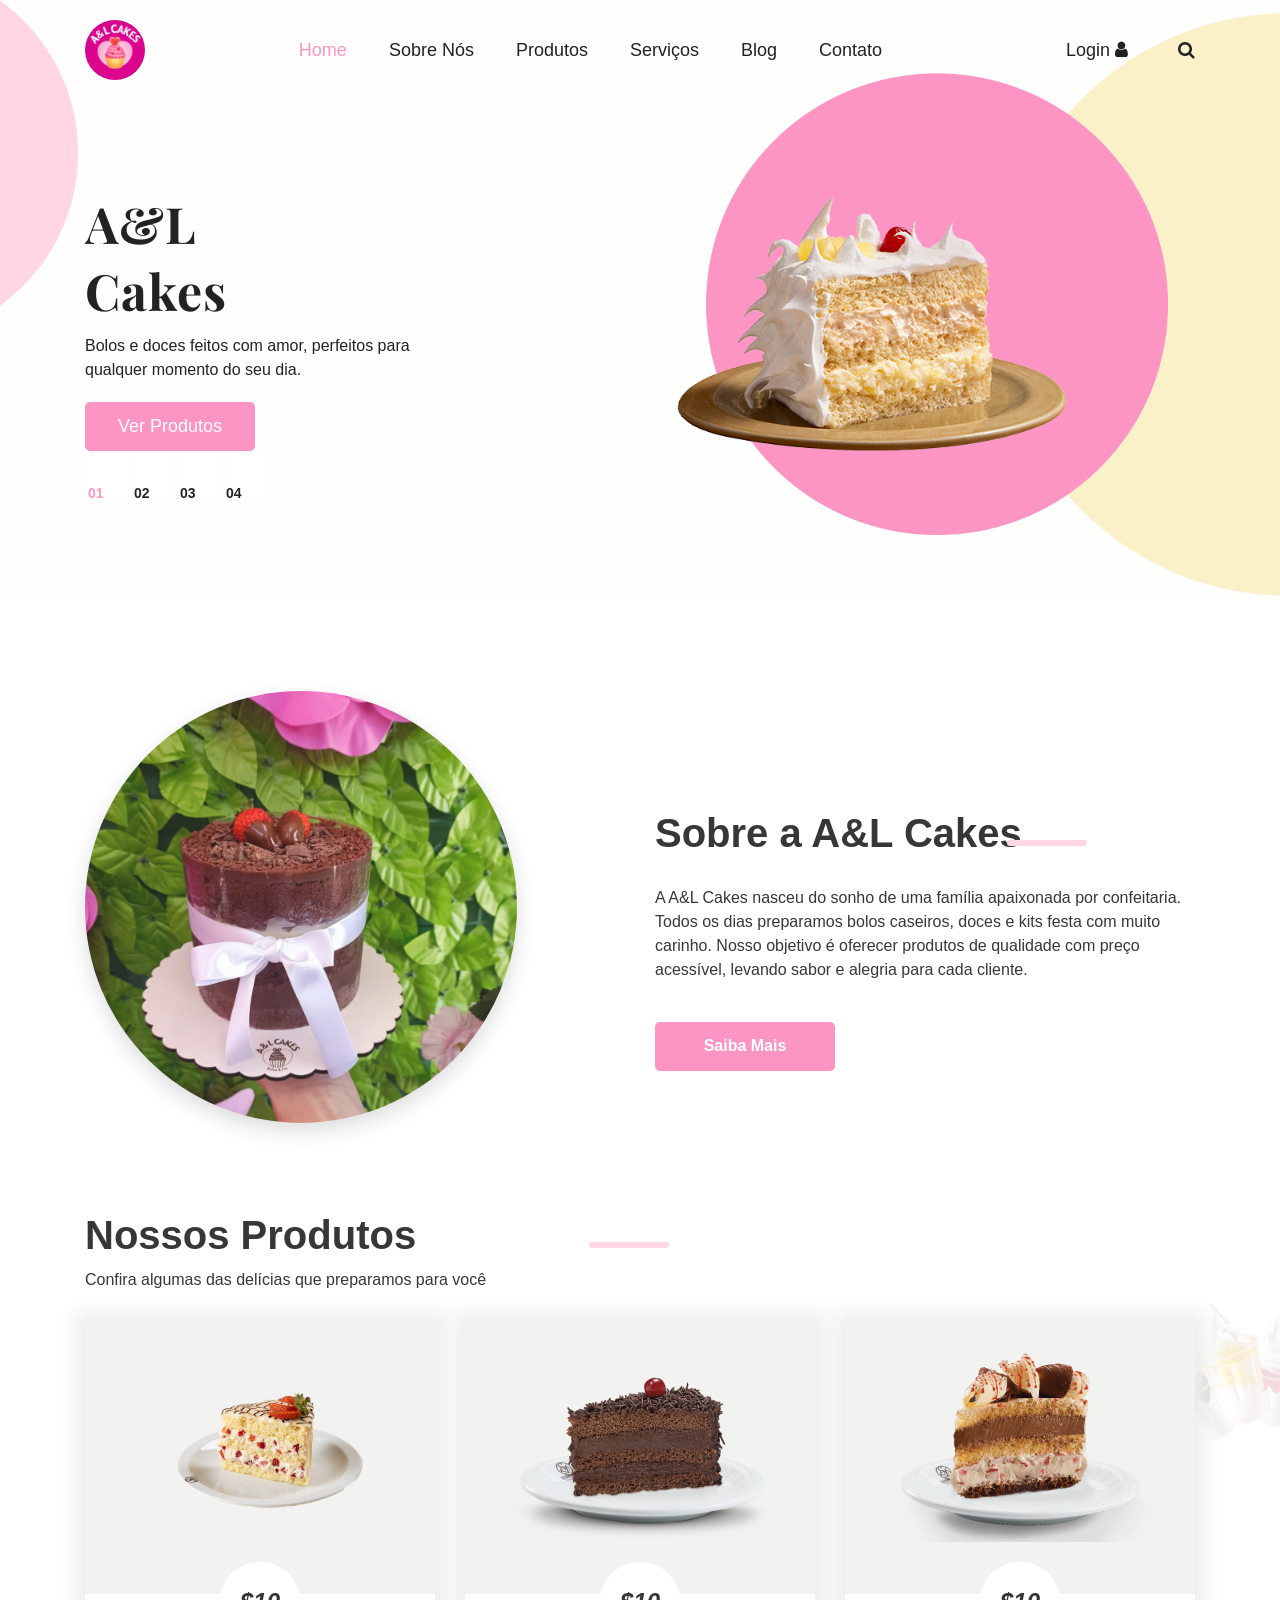
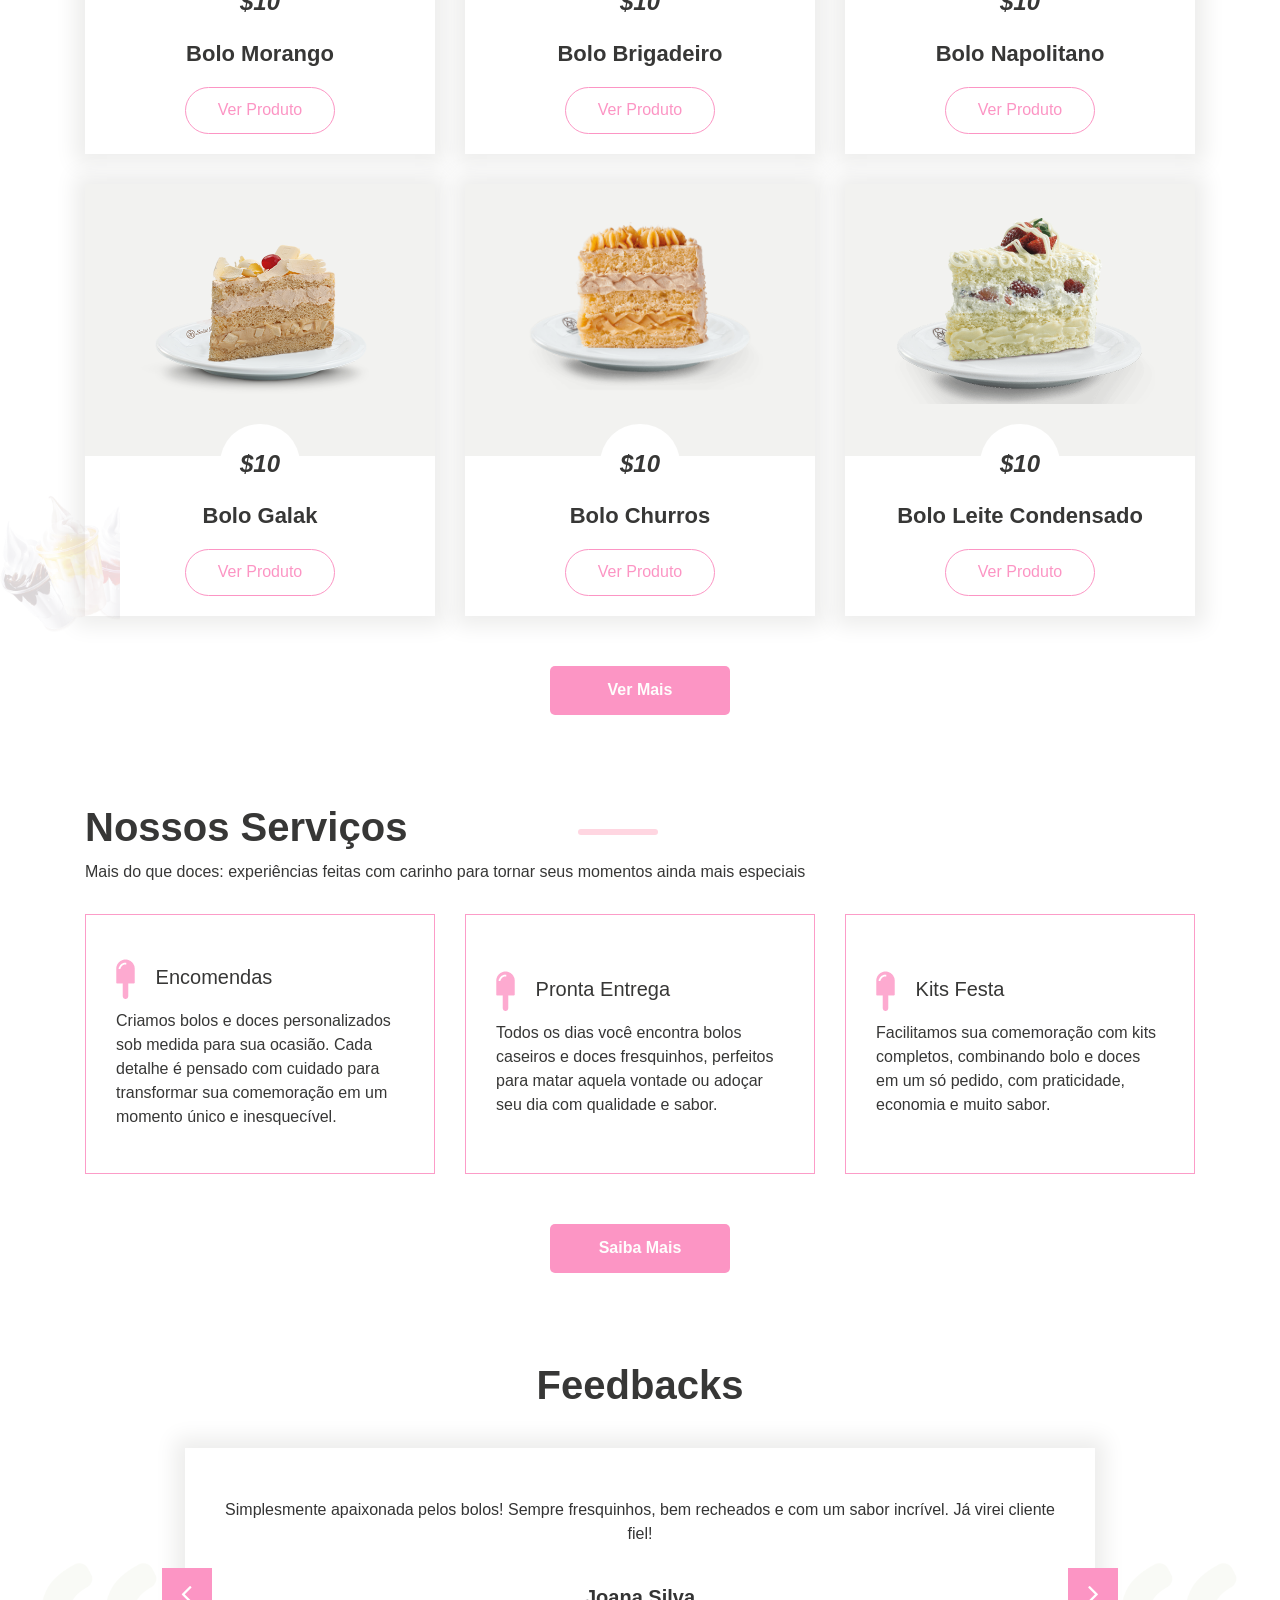
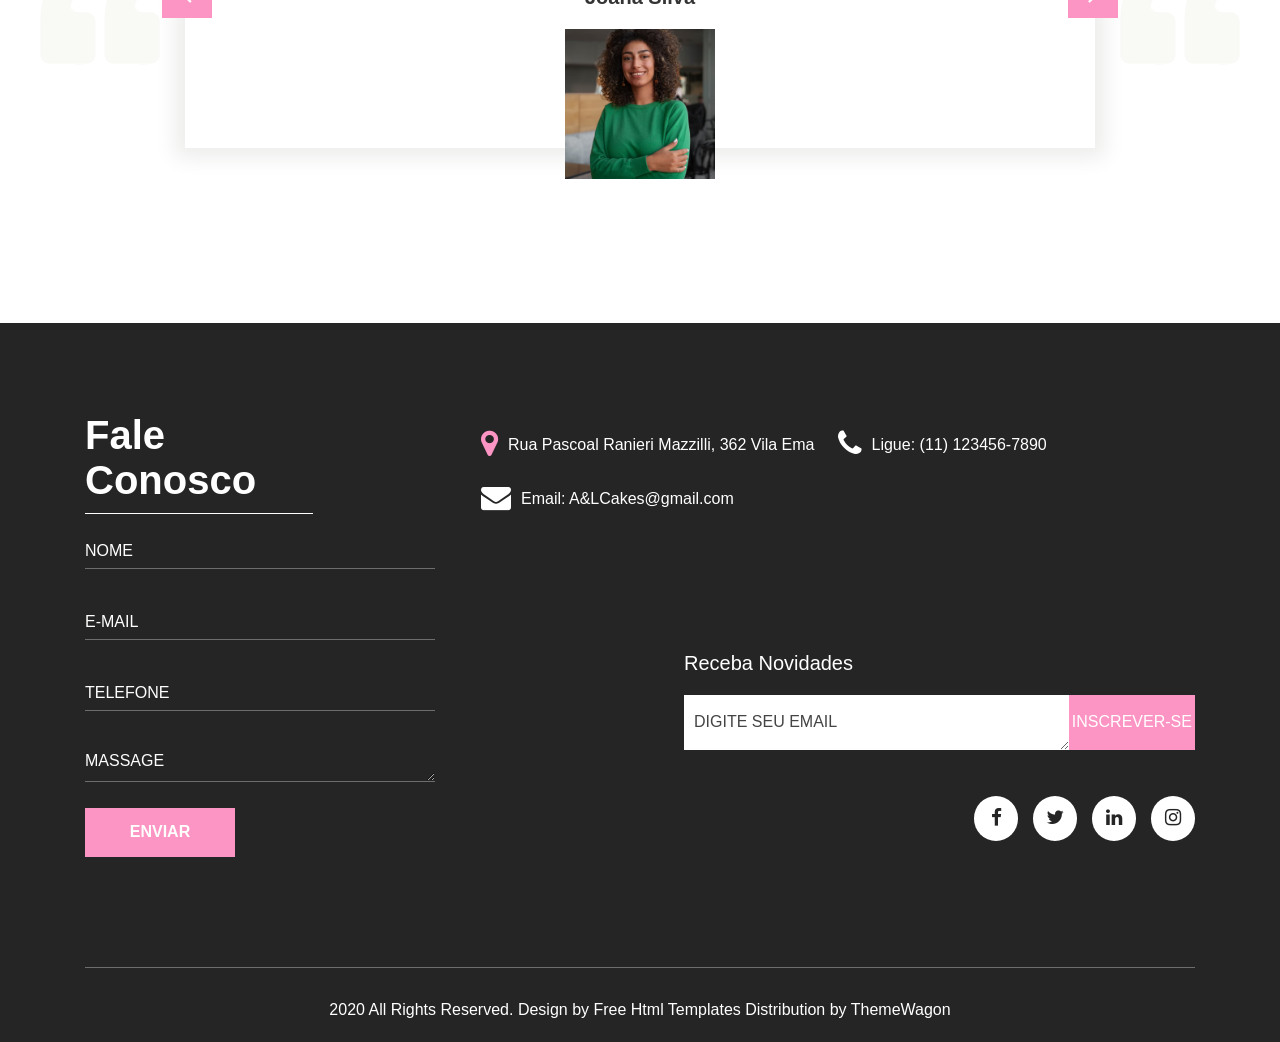
==== index.html @ 130aadb1 "att" ====
<!DOCTYPE html>
<html>
   <head>
      <!-- basic -->
      <meta charset="utf-8">
      <meta http-equiv="X-UA-Compatible" content="IE=edge">
      <meta name="viewport" content="width=device-width, initial-scale=1">
      <!-- mobile metas -->
      <meta name="viewport" content="width=device-width, initial-scale=1">
      <meta name="viewport" content="initial-scale=1, maximum-scale=1">
      <!-- site metas -->
      <title>A&L Cakes</title>
      <meta name="keywords" content="">
      <meta name="description" content="">
      <meta name="author" content="">
      <!-- bootstrap css -->
      <link rel="stylesheet" type="text/css" href="css/bootstrap.min.css">
      <link rel="stylesheet" href="">
      <!-- style css -->
      <link rel="stylesheet" type="text/css" href="css/style.css">
      <!-- Responsive-->
      <link rel="stylesheet" href="css/responsive.css">
      <!-- fevicon -->
      <link rel="icon" href="images/fevicon.png" type="image/gif" />
      <!-- font css -->
      <link href="https://fonts.googleapis.com/css?family=Roboto:400,500,700&display=swap" rel="stylesheet">
      <!-- Scrollbar Custom CSS -->
      <link rel="stylesheet" href="css/jquery.mCustomScrollbar.min.css">
      <!-- Tweaks for older IEs-->
      <link rel="stylesheet" href="https://netdna.bootstrapcdn.com/font-awesome/4.0.3/css/font-awesome.css">

      <link href="https://fonts.googleapis.com/css2?family=Playfair+Display:wght@500;700&family=Great+Vibes&display=swap" rel="stylesheet">
   </head>
   <body>
      <div class="header_section">
         <div class="container">
            <nav class="navbar navbar-expand-lg navbar-light bg-light">
               <a class="navbar-brand"href="index.html"><img src="images/logo.png" style="width: 60px; height: 60px; border-radius: 50%; object-fit: cover;"></a>
               <button class="navbar-toggler" type="button" data-toggle="collapse" data-target="#navbarSupportedContent" aria-controls="navbarSupportedContent" aria-expanded="false" aria-label="Toggle navigation">
               <span class="navbar-toggler-icon"></span>
               </button>
               <div class="collapse navbar-collapse" id="navbarSupportedContent">
                  <ul class="navbar-nav ml-auto">
                     <li class="nav-item active">
                        <a class="nav-link" href="index.html">Home</a>
                     </li>
                     <li class="nav-item">
                        <a class="nav-link" href="about.html">Sobre Nós</a>
                     </li>
                     <li class="nav-item">
                        <a class="nav-link" href="icecream.html">Produtos</a>
                     </li>
                     <li class="nav-item">
                        <a class="nav-link" href="services.html">Serviços</a>
                     </li>
                     <li class="nav-item">
                        <a class="nav-link" href="blog.html">Blog</a>
                     </li>
                     <li class="nav-item">
                        <a class="nav-link" href="contact.html">Contato</a>
                     </li>
                  </ul>
                  <form class="form-inline my-2 my-lg-0">
                     <div class="login_bt"><a href="#">Login <span style="color: #222222;"><i class="fa fa-user" aria-hidden="true"></i></span></a></div>
                     <div class="fa fa-search form-control-feedback"></div>
                  </form>
               </div>
            </nav>
         </div>
         <!-- banner section start --> 
       <div class="banner_section layout_padding">
   <div class="container">
      <div id="carouselExampleIndicators" class="carousel slide" data-ride="carousel">
         <ol class="carousel-indicators">
            <li data-target="#carouselExampleIndicators" data-slide-to="0" class="active">01</li>
            <li data-target="#carouselExampleIndicators" data-slide-to="1">02</li>
            <li data-target="#carouselExampleIndicators" data-slide-to="2">03</li>
            <li data-target="#carouselExampleIndicators" data-slide-to="3">04</li>
         </ol>
         <div class="carousel-inner">

            <!-- SLIDE 1 -->
            <div class="carousel-item active">
               <div class="row">
                  <div class="col-sm-6">
                     <h1 class="banner_taital" style="font-family: 'Playfair Display', serif !important; font-size: 50px; letter-spacing: 1px;">
                        A&L Cakes
                     </h1>
                     <p class="banner_text">Bolos e doces feitos com amor, perfeitos para qualquer momento do seu dia.</p>
                     <div class="started_text"><a href="#">Ver Produtos</a></div>
                  </div>
                  <div class="col-sm-6">
                     <div class="banner_img"><img src="images/Bolo-Abacaxi.png" style="max-width: 80%; height: auto;"></div>
                  </div>
               </div>
            </div>

            <!-- SLIDE 2 -->
            <div class="carousel-item">
               <div class="row">
                  <div class="col-sm-6">
                     <h1 class="banner_taital" style="font-family: 'Playfair Display', serif !important; font-size: 50px; letter-spacing: 1px;">
                        Kits Festa
                     </h1>
                     <p class="banner_text">Kits festa, bolos personalizados e doces especiais para tornar seu momento inesquecível.</p>
                     <div class="started_text"><a href="#">Fazer Encomenda</a></div>
                  </div>
                  <div class="col-sm-6">
                     <div class="banner_img"><img src="images/Bolo-Abacaxi.png" style="max-width: 80%; height: auto;"></div>
                  </div>
               </div>
            </div>

            <!-- SLIDE 3 -->
            <div class="carousel-item">
               <div class="row">
                  <div class="col-sm-6">
                     <h1 class="banner_taital" style="font-family: 'Playfair Display', serif !important; font-size: 50px; letter-spacing: 1px;">
                        Feitos Hoje
                     </h1>
                     <p class="banner_text">Produção diária com ingredientes de qualidade e aquele sabor caseiro que você ama.</p>
                     <div class="started_text"><a href="#">Ver Cardápio</a></div>
                  </div>
                  <div class="col-sm-6">
                     <div class="banner_img"><img src="images/Bolo-Abacaxi.png" style="max-width: 80%; height: auto;"></div>
                  </div>
               </div>
            </div>

            <!-- SLIDE 4 -->
            <div class="carousel-item">
               <div class="row">
                  <div class="col-sm-6">
                     <h1 class="banner_taital" style="font-family: 'Playfair Display', serif !important; font-size: 50px; letter-spacing: 1px;">
                        Preço Justo
                     </h1>
                     <p class="banner_text">Doces deliciosos com preço acessível para adoçar todos os seus momentos.</p>
                     <div class="started_text"><a href="#">Entrar em Contato</a></div>
                  </div>
                  <div class="col-sm-6">
                     <div class="banner_img"><img src="images/Bolo-Abacaxi.png" style="max-width: 80%; height: auto;"></div>
                  </div>
               </div>
            </div>

         </div>
      </div>
   </div>
</div>
         <!-- banner section end -->
      </div>
      <!-- header section end -->
      <!-- about sectuion start -->
      <div class="about_section layout_padding">
         <div class="container">
            <div class="row">
               <div class="col-md-6">
<div class="about_img">
   <img src="images/Bolo_Festa.jpg" style="border-radius: 100%; width: 80%; height: auto; box-shadow: 0 8px 20px rgba(0,0,0,0.15); opacity: 0.90;">
</div>               </div>
               <div class="col-md-6">
                  <h1 class="about_taital">Sobre a A&L Cakes</h1>
                  <p class="about_text">A A&L Cakes nasceu do sonho de uma família apaixonada por confeitaria. Todos os dias preparamos bolos caseiros, doces e kits festa com muito carinho. Nosso objetivo é oferecer produtos de qualidade com preço acessível, levando sabor e alegria para cada cliente.</p>
                  <div class="read_bt_1"><a href="#">Saiba Mais</a></div>
               </div>
            </div>
         </div>
      </div>
      <!-- about sectuion end -->
      <!-- cream sectuion start -->
      <div class="cream_section layout_padding">
         <div class="container">
            <div class="row">
               <div class="col-md-12">
                  <h1 class="cream_taital">Nossos Produtos</h1>
                  <p class="cream_text">Confira algumas das delícias que preparamos para você</p>
               </div>
            </div>
            <div class="cream_section_2">
               <div class="row">
                  <div class="col-md-4">
                     <div class="cream_box">
                        <div class="cream_img"><img src="images/Bolo-Morango.png" style="height: 200px;"></div>
                        <div class="price_text">$10</div>
                        <h6 class="strawberry_text">Bolo Morango</h6>
                        <div class="cart_bt"><a href="#">Ver Produto</a></div>
                     </div>
                  </div>
                  <div class="col-md-4">
                     <div class="cream_box">
                        <div class="cream_img"><img src="images/Bolo-Brigadeiro.png" style="height: 200px;"></div>
                        <div class="price_text">$10</div>
                        <h6 class="strawberry_text">Bolo Brigadeiro</h6>
                        <div class="cart_bt"><a href="#">Ver Produto</a></div>
                     </div>
                  </div>
                  <div class="col-md-4">
                     <div class="cream_box">
                        <div class="cream_img"><img src="images/Bolo-Napolitano.png" style="height: 200px;"></div>
                        <div class="price_text">$10</div>
                        <h6 class="strawberry_text">Bolo Napolitano</h6>
                        <div class="cart_bt"><a href="#">Ver Produto</a></div>
                     </div>
                  </div>
               </div>
            </div>
            <div class="cream_section_2">
               <div class="row">
                  <div class="col-md-4">
                     <div class="cream_box">
                        <div class="cream_img"><img src="images/Bolo_galak.png" style="height: 200px;"></div>
                        <div class="price_text">$10</div>
                        <h6 class="strawberry_text">Bolo Galak</h6>
                        <div class="cart_bt"><a href="#">Ver Produto</a></div>
                     </div>
                  </div>
                  <div class="col-md-4">
                     <div class="cream_box">
                        <div class="cream_img"><img src="images/Bolo_de_churros.png" style="height: 200px;"></div>
                        <div class="price_text">$10</div>
                        <h6 class="strawberry_text">Bolo Churros</h6>
                        <div class="cart_bt"><a href="#">Ver Produto</a></div>
                     </div>
                  </div>
                  <div class="col-md-4">
                     <div class="cream_box">
                        <div class="cream_img"><img src="images/Bolo-morango-com-leite-condensado.png" style="height: 200px;"></div>
                        <div class="price_text">$10</div>
                        <h6 class="strawberry_text">Bolo Leite Condensado</h6>
                        <div class="cart_bt"><a href="#">Ver Produto</a></div>
                     </div>
                  </div>
               </div>
            </div>
            <div class="seemore_bt"><a href="#">Ver Mais</a></div>
         </div>
      </div>
      <!-- cream sectuion end -->
      <!-- services section start -->
      <div class="services_section layout_padding">
   <div class="container">
      <div class="row">
         <div class="col-md-12">
            <h1 class="services_taital">Nossos Serviços</h1>
            <p class="services_text">Mais do que doces: experiências feitas com carinho para tornar seus momentos ainda mais especiais</p>
         </div>
      </div>
      <div class="services_section_2">
         <div class="row">

            <!-- CARD 1 -->
            <div class="col-md-4">
               <div class="services_box">
                  <h5 class="tasty_text">
                     <span class="icon_img"><img src="images/icon-1.png"></span>
                     Encomendas
                  </h5>
                  <p class="lorem_text">
                     Criamos bolos e doces personalizados sob medida para sua ocasião. 
                     Cada detalhe é pensado com cuidado para transformar sua comemoração em um momento único e inesquecível.
                  </p>
               </div>
            </div>

            <!-- CARD 2 -->
            <div class="col-md-4">
               <div class="services_box">
                  <h5 class="tasty_text">
                     <span class="icon_img"><img src="images/icon-1.png"></span>
                     Pronta Entrega
                  </h5>
                  <p class="lorem_text">
                     Todos os dias você encontra bolos caseiros e doces fresquinhos, 
                     perfeitos para matar aquela vontade ou adoçar seu dia com qualidade e sabor.
                  </p>
               </div>
            </div>

            <!-- CARD 3 -->
            <div class="col-md-4">
               <div class="services_box">
                  <h5 class="tasty_text">
                     <span class="icon_img"><img src="images/icon-1.png"></span>
                     Kits Festa
                  </h5>
                  <p class="lorem_text">
                     Facilitamos sua comemoração com kits completos, combinando bolo e doces em um só pedido, 
                     com praticidade, economia e muito sabor.
                  </p>
               </div>
            </div>

         </div>
      </div>
      <div class="seemore_bt"><a href="#">Saiba Mais</a></div>
   </div>
</div>
      <!-- services section end -->
      <!-- testimonial section start -->
 <div class="testimonial_section layout_padding">
   <div class="container">
      <div class="row">
         <div class="col-md-12">
            <h1 class="testimonial_taital">Feedbacks</h1>
         </div>
      </div>
      <div class="testimonial_section_2">
         <div class="row">
            <div class="col-md-12">
               <div class="testimonial_box">
                  <div id="main_slider" class="carousel slide" data-ride="carousel">
                     <div class="carousel-inner">

                        <!-- CLIENTE 1 -->
                        <div class="carousel-item active">
                           <p class="testimonial_text">
                              Simplesmente apaixonada pelos bolos! Sempre fresquinhos, bem recheados e com um sabor incrível. 
                              Já virei cliente fiel!
                           </p>
                           <h4 class="client_name">Joana Silva</h4>
                           <div class="client_img">
                              <img src="images/client-2" style="width: 150px; height: 150px; object-fit: cover; ">
                           </div>
                        </div>

                        <!-- CLIENTE 2 -->
                        <div class="carousel-item">
                           <p class="testimonial_text">
                              Pedi um kit festa e veio tudo perfeito! Além de lindo, estava delicioso. 
                              Atendimento excelente e entrega rápida.
                           </p>
                           <h4 class="client_name">Fernanda Souza</h4>
                           <div class="client_img">
                              <img src="images/client-img.png" style="width: 150px; height: 150px; object-fit: cover; ">
                           </div>
                        </div>

                        <!-- CLIENTE 3 -->
                        <div class="carousel-item">
                           <p class="testimonial_text">
                              Melhor confeitaria da região! Preço justo, qualidade impecável e tudo feito com muito capricho. 
                              Recomendo de olhos fechados.
                           </p>
                           <h4 class="client_name">Juliano Martins</h4>
                           <div class="client_img">
                              <img src="images/client-3.png" style="width: 150px; height: 150px; object-fit: cover; ">
                           </div>
                        </div>

                     </div>

                     <a class="carousel-control-prev" href="#main_slider" role="button" data-slide="prev">
                        <i class="fa fa-angle-left"></i>
                     </a>
                     <a class="carousel-control-next" href="#main_slider" role="button" data-slide="next">
                        <i class="fa fa-angle-right"></i>
                     </a>

                  </div>
               </div>
            </div>
         </div>
      </div>
   </div>
</div>
      <!-- testimonial section end -->
      <!-- contact section start -->
      <div class="contact_section layout_padding">
         <div class="container">
            <div class="row">
               <div class="col-md-4">
                  <div class="contact_main">
                     <h1 class="contact_taital">Fale Conosco</h1>
                     <form action="/action_page.php">
                        <div class="form-group">
                           <input type="text" class="email-bt" placeholder="Nome" name="Name">
                        </div>
                        <div class="form-group">
                           <input type="text" class="email-bt" placeholder="E-mail" name="Name">
                        </div>
                        <div class="form-group">
                           <input type="text" class="email-bt" placeholder="Telefone" name="Email">
                        </div>
                        <div class="form-group">
                           <textarea class="massage-bt" placeholder="Massage" rows="5" id="comment" name="Mensagem"></textarea>
                        </div>
                     </form>
                     <div class="main_bt"><a href="#">Enviar</a></div>
                  </div>
               </div>
               <div class="col-md-8">
                  <div class="location_text">
                     <ul>
                        <li>
                           <a href="#">
                           <span class="padding_left_10 active"><i class="fa fa-map-marker" aria-hidden="true"></i></span>Rua Pascoal Ranieri Mazzilli, 362 Vila Ema</a>
                        </li>
                        <li>
                           <a href="#">
                           <span class="padding_left_10"><i class="fa fa-phone" aria-hidden="true"></i></span>Ligue: (11) 123456-7890
                           </a>
                        </li>
                        <li>
                           <a href="#">
                           <span class="padding_left_10"><i class="fa fa-envelope" aria-hidden="true"></i></span>Email: A&LCakes@gmail.com
                           </a>
                        </li>
                     </ul>
                  </div>
                  <div class="mail_main">
                     <h3 class="newsletter_text">Receba Novidades</h3>
                     <div class="form-group">
                        <textarea class="update_mail" placeholder="Digite seu email" rows="5" id="comment" name="Enter Your Email"></textarea>
                        <div class="subscribe_bt"><a href="#">Inscrever-se</a></div>
                     </div>
                  </div>
                  <div class="footer_social_icon">
                     <ul>
                        <li><a href="#"><i class="fa fa-facebook" aria-hidden="true"></i></a></li>
                        <li><a href="#"><i class="fa fa-twitter" aria-hidden="true"></i></a></li>
                        <li><a href="#"><i class="fa fa-linkedin" aria-hidden="true"></i></a></li>
                        <li><a href="#"><i class="fa fa-instagram" aria-hidden="true"></i></a></li>
                     </ul>
                  </div>
               </div>
            </div>
         </div>
      </div>
      <!-- contact section end -->
      <!-- copyright section start -->
      <div class="copyright_section">
         <div class="container">
            <p class="copyright_text">2020 All Rights Reserved. Design by <a href="https://html.design">Free Html Templates</a> Distribution by <a href="https://themewagon.com">ThemeWagon</a></p>
         </div>
      </div>
      <!-- copyright section end -->
      <!-- Javascript files-->
      <script src="js/jquery.min.js"></script>
      <script src="js/popper.min.js"></script>
      <script src="js/bootstrap.bundle.min.js"></script>
      <script src="js/jquery-3.0.0.min.js"></script>
      <script src="js/plugin.js"></script>
      <!-- sidebar -->
      <script src="js/jquery.mCustomScrollbar.concat.min.js"></script>
      <script src="js/custom.js"></script>
      <!-- javascript --> 
   </body>
</html>
---- css/style.css ----
/*--------------------------------------------------------------------- File Name: style.css ---------------------------------------------------------------------*/


/*--------------------------------------------------------------------- import Files ---------------------------------------------------------------------*/

@import url(animate.min.css);
@import url(normalize.css);
@import url(icomoon.css);
@import url(css/font-awesome.min.css);
@import url(meanmenu.css);
@import url(owl.carousel.min.css);
@import url(swiper.min.css);
@import url(slick.css);
@import url(jquery.fancybox.min.css);
@import url(jquery-ui.css);
@import url(nice-select.css);

/*--------------------------------------------------------------------- skeleton ---------------------------------------------------------------------*/

* {
    box-sizing: border-box !important;
    transition: ease all 0.5s;
}

html {
    scroll-behavior: smooth;
}

body {
    color: #666666;
    font-size: 14px;
    font-family: 'Poppins', sans-serif;
    line-height: 1.80857;
    font-weight: normal;
    overflow-x: hidden;
}

a {
    color: #1f1f1f;
    text-decoration: none !important;
    outline: none !important;
    -webkit-transition: all .3s ease-in-out;
    -moz-transition: all .3s ease-in-out;
    -ms-transition: all .3s ease-in-out;
    -o-transition: all .3s ease-in-out;
    transition: all .3s ease-in-out;
}

h1,
h2,
h3,
h4,
h5,
h6 {
    letter-spacing: 0;
    font-weight: normal;
    position: relative;
    padding: 0 0 10px 0;
    font-weight: normal;
    line-height: normal;
    color: #111111;
    margin: 0
}

h1 {
    font-size: 24px
}

h2 {
    font-size: 22px
}

h3 {
    font-size: 18px
}

h4 {
    font-size: 16px
}

h5 {
    font-size: 14px
}

h6 {
    font-size: 13px
}

*,
*::after,
*::before {
    -webkit-box-sizing: border-box;
    -moz-box-sizing: border-box;
    box-sizing: border-box;
}

h1 a,
h2 a,
h3 a,
h4 a,
h5 a,
h6 a {
    color: #212121;
    text-decoration: none!important;
    opacity: 1
}

button:focus {
    outline: none;
}

ul,
li,
ol {
    margin: 0px;
    padding: 0px;
    list-style: none;
}

p {
    margin: 20px;
    font-weight: 300;
    font-size: 15px;
    line-height: 24px;
}

a {
    color: #222222;
    text-decoration: none;
    outline: none !important;
}

a,
.btn {
    text-decoration: none !important;
    outline: none !important;
    -webkit-transition: all .3s ease-in-out;
    -moz-transition: all .3s ease-in-out;
    -ms-transition: all .3s ease-in-out;
    -o-transition: all .3s ease-in-out;
    transition: all .3s ease-in-out;
}

img {
    max-width: 100%;
    height: auto;
}

 :focus {
    outline: 0;
}

.paddind_bottom_0 {
    padding-bottom: 0 !important;
}

.btn-custom {
    margin-top: 20px;
    background-color: transparent !important;
    border: 2px solid #ddd;
    padding: 12px 40px;
    font-size: 16px;
}

.lead {
    font-size: 18px;
    line-height: 30px;
    color: #767676;
    margin: 0;
    padding: 0;
}

.form-control:focus {
    border-color: #ffffff !important;
    box-shadow: 0 0 0 .2rem rgba(255, 255, 255, .25);
}

.navbar-form input {
    border: none !important;
}

.badge {
    font-weight: 500;
}

blockquote {
    margin: 20px 0 20px;
    padding: 30px;
}

button {
    border: 0;
    margin: 0;
    padding: 0;
    cursor: pointer;
}

.full {
    float: left;
    width: 100%;
}

.layout_padding {
    padding-top: 100px;
    padding-bottom: 0px;
}

.padding_0 {
    padding: 0px;
}


/* header section start */

.header_section {
    width: 100%;
    float: left;
    background-image: url(../images/banner-bg.png);
    height: auto;
    background-size: 100%;
    background-repeat: no-repeat;
}

.header_bg {
    background: #ffffff;
    border-bottom: 1px solid #fc95c4;
}

.bg-light {
    background-color: transparent !important;
}

.ml-auto,
.mx-auto {
    margin: 0 auto;
}

.navbar-expand-lg .navbar-nav .nav-link {
    padding: 3px 15px;
    font-size: 18px;
    color: #222222;
    margin: 0px 6px;
}

.navbar-light .navbar-nav .active>.nav-link,
.navbar-light .navbar-nav .nav-link.active,
.navbar-light .navbar-nav .nav-link.show,
.navbar-light .navbar-nav .show>.nav-link {
    color: #fc95c4;
}

.navbar-light .navbar-nav .nav-link:focus,
.navbar-light .navbar-nav .nav-link:hover {
    color: #fc95c4;
}

.navbar-brand {
    margin: 0px;
    float: right;
}

.navbar {
    padding: 15px 0px;
}

.login_bt {}

.login_bt a {
    font-size: 18px;
    color: #222222;
    padding: 0px 50px 0px 30px;
}

.login_bt a:hover {
    color: #fc95c4;
}

.fa.fa-search.form-control-feedback {
    font-size: 18px;
    color: #222222;
}

.fa.fa-search.form-control-feedback:hover {
    font-size: 18px;
    color: #fc95c4;
}


/* header section end */


/* banner section start */

.banner_section {
    width: 100%;
    float: left;
    padding: 90px 0px 145px 0px;
}

.banner_taital {
    width: 30%;
    font-size: 60px;
    color: #222222;
    font-weight: bold;
}

.banner_text {
    width: 70%;
    font-size: 16px;
    color: #222222;
    margin: 0px;
}

.started_text {
    width: 170px;
    float: left;
    padding-top: 20px;
}

.started_text a {
    width: 100%;
    float: left;
    padding: 8px 10px;
    color: #ffffff;
    background-color: #fc95c4;
    text-align: center;
    font-size: 18px;
    border-radius: 5px;
}

.started_text a:hover {
    color: #252525;
    background-color: #faf8f9;
}

.form-group {
    margin-bottom: 0px;
}

.carousel-indicators li {
    width: 40px;
    height: 40px;
    color: #252525;
    /* width: auto; */
    /* height: auto; */
    border: none;
    text-indent: 0;
    padding-top: 25px;
    justify-content: center;
    align-items: center;
    font-weight: bold;
}

.carousel-indicators .active {
    color: #fc95c4;
}

.carousel-indicators {
    bottom: -40px;
    justify-content: left;
    margin-right: initial;
    margin-left: 0px;
}


/* banner section end */


/* about section start */

.about_section {
    width: 100%;
    float: left;
    padding: 90px 0px 0px 0px;
}

.about_taital {
    width: 80%;
    float: left;
    font-size: 40px;
    color: #373736;
    font-weight: bold;
    padding-top: 120px;
}

.about_taital::after {
    position: absolute;
    content: '';
    width: 80px;
    height: 6px;
    background-color: #ffd6e1;
    bottom: 20px;
    right: 0px;
    border-radius: 4px;
}

.about_text {
    width: 100%;
    float: left;
    font-size: 16px;
    color: #373736;
    margin-left: 0px;
}

.about_img {
    width: 100%;
    float: left;
}

.read_bt_1 {
    width: 180px;
    float: left;
    margin-top: 20px;
}

.read_bt_1 a {
    width: 100%;
    float: left;
    font-size: 16px;
    text-align: center;
    background-color: #fc95c4;
    color: #ffffff;
    padding: 10px 0px;
    border-radius: 5px;
    font-weight: bold;
}

.read_bt_1 a:hover {
    background-color: #1e1e1e;
    color: #faf8f9;
}


/* about section end */


/* cream section start */

.cream_section {
    width: 100%;
    float: left;
    padding: 90px 0px 0px 0px;
    position: relative;
}

.cream_section::after {
    position: absolute;
    content: '';
    width: 120px;
    height: 140px;
    background-image: url(../images/img-6.png);
    background-size: 100%;
    background-repeat: no-repeat;
    bottom: 80px;
}

.cream_section::before {
    position: absolute;
    content: '';
    width: 120px;
    height: 140px;
    background-image: url(../images/img-6.png);
    background-size: 100%;
    background-repeat: no-repeat;
    top: 180px;
    right: 0px;
}

.cream_taital {
    width: 67%;
    float: left;
    font-size: 40px;
    color: #373736;
    font-weight: bold;
}

.cream_taital::after {
    position: absolute;
    content: '';
    width: 80px;
    height: 6px;
    background-color: #ffd6e1;
    bottom: 20px;
    right: 160px;
    border-radius: 4px;
}

.cream_text {
    width: 100%;
    float: left;
    font-size: 16px;
    color: #373736;
    margin: 0px;
}

.cream_section_2 {
    width: 100%;
    float: left;
    padding-top: 30px;
}

.cream_box {
    width: 100%;
    float: left;
    background-image: linear-gradient( 0deg, #ffffff 37%, #f2f2f0 37%);
    height: auto;
    padding: 20px;
    box-shadow: 0px 0px 20px 10px #ededec;
}

.cream_box:hover {
    background-image: linear-gradient( 0deg, #ffffff 37%, #faf0c7 37%);
}

.cream_img {
    width: 100%;
    text-align: center;
    padding-bottom: 20px;
    min-height: 210px;
}

.price_text {
    width: 80px;
    margin: 0 auto;
    text-align: center;
    font-size: 24px;
    color: #373736;
    font-weight: bold;
    background: #fff;
    padding: 18px 15px;
    border-radius: 100px;
    font-style: italic;
}

.strawberry_text {
    width: 100%;
    font-size: 22px;
    color: #373736;
    text-align: center;
    font-weight: bold;
}

.cart_bt {
    width: 150px;
    margin: 0 auto;
    text-align: center;
    padding-top: 10px;
}

.cart_bt a {
    width: 100%;
    float: left;
    font-size: 16px;
    text-align: center;
    border: 1px solid #fc95c4;
    color: #fc95c4;
    padding: 8px 0px;
    border-radius: 40px;
}

.cart_bt a:hover {
    border: 1px solid #373736;
    color: #373736;
}

.seemore_bt {
    width: 180px;
    margin: 0 auto;
    text-align: center;
    padding-top: 50px;
    display: flex;
}

.seemore_bt a {
    width: 100%;
    float: left;
    font-size: 16px;
    text-align: center;
    background-color: #fc95c4;
    color: #fefefd;
    padding: 10px 0px;
    border-radius: 5px;
    font-weight: bold;
}

.seemore_bt a:hover {
    background-color: #1e1e1e;
    color: #faf8f9;
}


/* cream section end */


/* services section start */

.services_section {
    width: 100%;
    float: left;
    padding: 90px 0px 0px 0px;
    position: relative;
}

.services_taital {
    width: 66%;
    float: left;
    font-size: 40px;
    color: #373736;
    font-weight: bold;
}

.services_taital::after {
    position: absolute;
    content: '';
    width: 80px;
    height: 6px;
    background-color: #ffd6e1;
    bottom: 25px;
    right: 160px;
    border-radius: 4px;
}

.services_text {
    width: 100%;
    float: left;
    font-size: 16px;
    color: #373736;
    margin: 0px;
}

.services_section_2 {
    width: 100%;
    float: left;
    padding-top: 30px;
}

.services_box {
    width: 100%;
    float: left;
    border: 1px solid #fc9cc8;
    padding: 20px 30px;
    height: 260px;
    display: flex;
    flex-direction: column;
    justify-content: center;
}

.tasty_text {
    width: 100%;
    float: left;
    font-size: 20px;
    color: #373736;
}

.icon_img {
    padding-right: 15px;
}

.lorem_text {
    width: 100%;
    float: left;
    font-size: 16px;
    color: #373736;
    margin: 0px;
}


/* services section end */


/* testimonial section start */

.testimonial_section {
    width: 100%;
    float: left;
    padding: 90px 0px 100px 0px;
    position: relative;
}

.testimonial_taital {
    width: 100%;
    float: left;
    font-size: 40px;
    color: #373736;
    font-weight: bold;
    text-align: center;
}

.testimonial_section_2 {
    width: 100%;
    float: left;
    padding-top: 30px;
    padding-bottom: 75px;
    position: relative;
}

.testimonial_section::after {
    position: absolute;
    content: '';
    width: 120px;
    height: 102px;
    background-image: url(../images/quick-icon.png);
    background-size: 100%;
    left: 40px;
    top: 290px;
}

.testimonial_section::before {
    position: absolute;
    content: '';
    width: 120px;
    height: 102px;
    background-image: url(../images/quick-icon.png);
    background-size: 100%;
    right: 40px;
    top: 290px;
}

.testimonial_box {
    width: 82%;
    margin: 0 auto;
    background-color: #ffffff;
    box-shadow: 0px 0px 20px 10px #ededec;
    padding: 50px 40px 0px 40px;
    height: 300px;
}

.testimonial_text {
    width: 100%;
    font-size: 16px;
    color: #343434;
    margin: 0px;
    text-align: center;
}

.client_name {
    width: 100%;
    font-size: 20px;
    text-align: center;
    color: #343434;
    font-weight: bold;
    padding-top: 40px;
}

.client_img {
    width: 100%;
    text-align: center;
    margin-top: 10px;
}

#main_slider a.carousel-control-next {
    position: absolute;
    right: -63px;
    top: 25%;
}

#main_slider a.carousel-control-prev {
    position: absolute;
    left: -63px;
    top: 25%;
}

#main_slider .carousel-control-prev,
#main_slider .carousel-control-next {
    width: 50px;
    height: 50px;
    background-color: #fc95c4;
    opacity: 1;
    font-size: 30px;
    color: #ffffff;
}

#main_slider .carousel-control-prev:hover,
#main_slider .carousel-control-next:hover,
#main_sl695ider .carousel-control-prev:focus,
#main_slider .carousel-control-next:focus {
    background-color: #1e1e1e;
    color: #fff;
}


/* testimonial section end */


/* contact section start */

.contact_section {
    width: 100%;
    float: left;
    background-color: #262526;
    height: auto;
    padding: 90px 0px;
}

.contact_main {
    width: 100%;
    float: left;
}

.contact_taital {
    width: 65%;
    float: left;
    font-size: 40px;
    font-weight: bold;
    color: #ffffff;
    border-bottom: 1px solid #ffffff;
}

.form-group {
    margin-bottom: 30px;
}

.email-bt {
    color: #fefefd;
    width: 100%;
    height: 55px;
    font-size: 16px;
    padding: 20px 20px 0px 0px;
    background-color: transparent !important;
    border-bottom: 1px solid #6d6d6d !important;
    border: 0px;
    text-transform: uppercase;
}

input.email-bt::placeholder {
    color: #fefefd;
}

.massage-bt {
    color: #fefefd;
    width: 100%;
    height: 55px;
    font-size: 16px;
    padding: 20px 20px 0px 0px;
    background-color: transparent !important;
    border-bottom: 1px solid #6d6d6d !important;
    border: 0px;
    text-transform: uppercase;
}

textarea#comment::placeholder {
    color: #fefefd;
}

.main_bt {
    width: 150px;
    float: left;
    padding-top: 10px;
}

.main_bt a {
    width: 100%;
    float: left;
    color: #fefefd;
    font-size: 16px;
    padding: 10px 0px;
    background-color: #fc95c4;
    text-transform: uppercase;
    font-weight: bold;
    text-align: center;
}

.main_bt a:hover {
    color: #252525;
    background-color: #ffffff;
}

.location_text {
    width: 100%;
    float: left;
}

.location_text ul {
    margin: 0px;
    padding: 0px;
    float: right;
}

.location_text li {
    float: left;
    font-size: 16px;
    color: #ffffff;
    padding: 0px 7px 0px 16px;
}

.location_text li a {
    color: #ffffff;
}

.location_text li a:hover {
    color: #ffffff;
}

.padding_left_10 {
    font-size: 30px;
    color: #ffffff;
    padding-right: 10px;
    position: relative;
    top: 4px;
}

.padding_left_10:hover {
    color: #fc95c4;
}

.padding_left_10.active {
    color: #fc95c4;
}

.footer_social_icon {
    width: 100%;
    float: right;
    padding-top: 20px;
    text-align: right;
}

.footer_social_icon ul {
    margin: 0px;
    padding: 0px;
    display: inline-block;
}

.footer_social_icon li {
    float: left;
}

.footer_social_icon li a {
    float: left;
    padding: 5px 10px;
    background-color: #fff;
    color: #252525;
    border-radius: 100%;
    font-size: 19px;
    margin-left: 15px;
    width: 44px;
    text-align: center;
    margin-top: 10px;
}

.footer_social_icon li a:hover {
    background-color: #fc95c4;
    color: #ffffff;
}

.mail_main {
    width: 70%;
    float: right;
}

.newsletter_text {
    width: 100%;
    float: left;
    font-size: 20px;
    color: #ffffff;
    font-weight: 500;
    margin-top: 130px;
}

.form-group {
    margin-bottom: 1rem;
    display: flex;
    width: 100%;
    float: left;
}

.update_mail {
    color: #444444;
    width: 100%;
    height: 55px;
    font-size: 16px;
    padding: 13px 10px 0px 10px;
    background-color: #ffffff;
    margin: 0 auto;
    justify-content: center;
    align-items: center;
    display: block;
    margin-top: 10px;
    border: 0px;
    text-transform: uppercase;
}

textarea#comment.update_mail::placeholder {
    color: #444444;
}

.subscribe_bt {
    width: 170px;
    float: left;
    padding-top: 10px;
}

.subscribe_bt a {
    width: 100%;
    float: left;
    color: #ffffff;
    font-size: 16px;
    padding: 13px 0px 14px 0px;
    background-color: #fc95c4;
    text-align: center;
    text-transform: uppercase;
}

.subscribe_bt a:hover {
    color: #363636;
    background-color: #ffffff;
}


/* contact section end */


/* copyright section start */

.copyright_section {
    width: 100%;
    float: left;
    background-color: #262526;
    height: auto;
}

.copyright_text {
    width: 100%;
    float: left;
    font-size: 16px;
    color: #ffffff;
    text-align: center;
    margin-left: 0px;
    border-top: 1px solid #6d6d6d;
    padding-top: 30px;
}

.copyright_text a {
    color: #ffffff;
}

.copyright_text a:hover {
    color: #fc95c4;
}


/* copyright section end */

.margin_top90 {
    margin-top: 90px;
}
---- css/responsive.css ----
/*--------------------------------------------------------------------- File Name: responsive.css ---------------------------------------------------------------------*/


/*------------------------------------------------------------------- 991px x 768px ---------------------------------------------------------------------*/

@media only screen and (min-width: 768px) and (max-width: 991px) {
    .header-search {
        padding: 15px 0px;
    }
}


/*------------------------------------------------------------------- 767px x 599px ---------------------------------------------------------------------*/

@media only screen and (min-width: 599px) and (max-width: 767px) {
    .logo {
        text-align: center;
    }
    .cart-content-right {
        padding-bottom: 5px;
    }
    .mg {
        margin: 0px 0px;
    }
    .menu-area-main {
        height: 256px;
        overflow-y: auto;
    }
    .megamenu>.row [class*="col-"] {
        padding: 0px;
    }
    .menu-area-main .megamenu .men-cat {
        padding: 0px 15px;
    }
    .menu-area-main .megamenu .women-cat {
        padding: 0px 15px;
    }
    .menu-area-main .megamenu .el-cat {
        padding: 0px 15px;
    }
    .mean-container .mean-nav ul li a.mean-expand {
        height: 19px;
    }
    .category-box.women-box {
        display: none;
    }
    .cart-box {
        display: inline-block;
        margin: 0px 30px;
    }
    .wish-box {
        float: none;
        margin: 0px 30px;
        display: inline-block;
    }
    .menu-add {
        display: none;
    }
    .category-box {
        display: none;
    }
    .mean-container .mean-nav ul li ol {
        padding: 0px;
    }
    .mean-container .mean-nav ul li a {
        padding: 10px 20px;
        width: 94.8%;
    }
    .mean-container .mean-nav ul li li a {
        width: 92%;
        padding: 1em 4%;
    }
    .mean-container .mean-nav ul li li li a {
        width: 100%;
    }
    .header-search {
        padding: 15px 0px;
    }
    #collapseFilter.d-md-block {
        padding: 30px 0px;
    }
}


/*------------------------------------------------------------------- 599px x 280px ---------------------------------------------------------------------*/

@media only screen and (min-width: 280px) and (max-width: 599px) {
    .cart-content-right {
        padding-bottom: 5px;
    }
    .megamenu>.row [class*="col-"] {
        padding: 0px;
    }
    .menu-area-main .megamenu .men-cat {
        padding: 0px 15px;
    }
    .menu-area-main .megamenu .women-cat {
        padding: 0px 15px;
    }
    .menu-area-main .megamenu .el-cat {
        padding: 0px 15px;
    }
    .mean-container .mean-nav ul li a {
        padding: 1em 4%;
        width: 92%;
    }
    .mean-container .mean-nav ul li li a {
        width: 90%;
        padding: 1em 5%;
    }
    .mean-container .sub-full.megamenu-categories ol li a {
        padding: 5px 0px;
        text-transform: capitalize;
        width: 100%;
    }
    .megamenu .sub-full.megamenu-categories .women-box .banner-up-text a {
        width: auto;
        border: none;
        float: none;
    }
    .menu-area-main {
        height: 45px;
        overflow-y: auto;
    }
    .mean-container .mean-nav ul li a.mean-expand {
        top: 0;
    }
}

@media (min-width: 992px) and (max-width: 1199px) {
    #main_slider a.carousel-control-prev {
        top: 32%;
        left: -65px;
    }
    #main_slider a.carousel-control-next {
        top: 32%;
        right: -65px;
    }
    .mail_main {
        width: 95%;
        float: right;
    }
    .banner_section {
        padding: 90px 0px 45px 0px;
    }
    .about_taital {
        width: 95%;
    }
    .cream_taital {
        width: 80%;
    }
    .cream_box {
        position: relative;
        z-index: 1;
    }
    .services_taital {
        width: 80%;
    }
    .services_box {
        padding: 20px 20px;
    }
    .lorem_text {
        font-size: 13px;
    }
    .testimonial_section::before {
        width: 60px;
        height: 51px;
        right: 30px;
        top: 300px;
    }
    .testimonial_section::after {
        width: 60px;
        height: 51px;
        left: 30px;
        top: 300px;
    }
    .testimonial_box {
        height: 330px;
    }
    .location_text li {
        font-size: 14px;
        padding: 0px 2px 0px 6px;
    }
    .contact_taital {
        width: 80%;
    }
}

@media (min-width: 768px) and (max-width: 991px) {
    #main_slider a.carousel-control-prev {
        top: 30%;
        left: -63px;
    }
    #main_slider a.carousel-control-next {
        top: 30%;
        right: -63px;
    }
    .header_section {
        background-size: cover;
    }
    .navbar-expand-lg {
        padding: 15px 0px;
    }
    .navbar-brand {
        width: 60%;
        padding: 0px;
    }
    .navbar {
        padding: 10px 0px;
    }
    .navbar-toggler {
        background-color: #fff;
        border: 1px solid #fff;
    }
    .navbar-light .navbar-nav .nav-link {
        padding: 5px 5px 0px 5px;
        margin: 0px 0px 0px 0px;
        width: 45%;
        margin: 0 auto;
        text-align: center;
    }
    .login_bt {
        display: none;
    }
    .fa.fa-search.form-control-feedback {
        text-align: center;
        width: 100%;
    }
    .banner_section {
        padding: 90px 0px 45px 0px;
    }
    .banner_taital {
        width: 100%;
        font-size: 60px;
    }
    .banner_text {
        width: 100%;
        font-size: 16px;
    }
    .about_taital {
        width: 100%;
        font-size: 30px;
        padding-top: 0px;
    }
    .about_text {
        font-size: 14px;
    }
    .cream_taital {
        width: 90%;
        font-size: 30px;
    }
    .cream_box {
        background-image: linear-gradient( 0deg, #ffffff 41%, #f2f2f0 41%);
    }
    .services_taital {
        width: 90%;
        font-size: 30px;
    }
    .services_box {
        padding: 20px 10px;
    }
    .tasty_text {
        font-size: 16px;
    }
    .icon_img {
        padding-right: 10px;
    }
    .lorem_text {
        font-size: 13px;
    }
    .testimonial_section::before {
        width: 40px;
        height: 34px;
        right: 30px;
        top: 300px;
    }
    .testimonial_section::after {
        width: 40px;
        height: 34px;
        left: 30px;
        top: 300px;
    }
    .testimonial_box {
        height: 350px;
    }
    .contact_taital {
        width: 82%;
        font-size: 30px;
    }
    .mail_main {
        width: 95%;
    }
}

@media (min-width: 576px) and (max-width: 767px) {
    #main_slider a.carousel-control-prev {
        top: 23%;
        left: -43px;
    }
    #main_slider a.carousel-control-next {
        top: 23%;
        right: -43px;
    }
    .header_section {
        background-size: cover;
    }
    .navbar-expand-lg {
        padding: 15px 0px;
    }
    .navbar-brand {
        width: 60%;
        padding: 0px;
    }
    .navbar {
        padding: 10px 0px;
    }
    .navbar-toggler {
        background-color: #fff;
        border: 1px solid #fff;
    }
    .navbar-light .navbar-nav .nav-link {
        padding: 5px 5px 0px 5px;
        margin: 0px 0px 0px 0px;
        width: 45%;
        margin: 0 auto;
        text-align: center;
    }
    .login_bt {
        display: none;
    }
    .fa.fa-search.form-control-feedback {
        text-align: center;
        width: 100%;
    }
    .banner_section {
        padding: 90px 0px 45px 0px;
    }
    .banner_taital {
        width: 100%;
        font-size: 40px;
    }
    .banner_text {
        width: 100%;
        font-size: 14px;
    }
    .banner_img {
        margin-top: 30px;
    }
    .about_section .row {
        display: flex;
        flex-direction: column-reverse;
    }
    .about_taital {
        width: 70%;
        font-size: 30px;
        padding-top: 0px;
    }
    .about_taital::after {
        right: 0px;
    }
    .about_img {
        margin-top: 30px;
    }
    .cream_section::before {
        display: none;
    }
    .cream_section::after {
        display: none;
    }
    .cream_taital::after {
        right: 0px;
    }
    .cream_taital {
        width: 90%;
        font-size: 30px;
    }
    .cream_box {
        margin-top: 30px;
    }
    .services_taital::after {
        right: 0px;
    }
    .services_taital {
        width: 90%;
        font-size: 30px;
    }
    .services_box {
        padding: 20px 10px;
        margin-top: 20px;
    }
    .testimonial_section::after {
        display: none;
    }
    .testimonial_section::before {
        display: none;
    }
    .testimonial_box {
        width: 100%;
        padding: 50px 20px 0px 20px;
        height: 350px;
    }
    .testimonial_text {
        font-size: 15px;
    }
    .contact_taital {
        width: 46%;
    }
    .newsletter_text {
        margin-top: 20px;
    }
    .location_text ul {
        float: left;
    }
    .location_text li {
        float: none;
        padding: 0px;
    }
    .mail_main {
        width: 100%;
        float: left;
    }
}

@media (max-width: 575px) {
    #main_slider a.carousel-control-prev {
        top: 103%;
        left: 0px;
    }
    #main_slider a.carousel-control-next {
        top: 103%;
        right: 0px;
    }
    .header_section {
        background-size: cover;
        background: #fff;
    }
    .navbar-expand-lg {
        padding: 15px 0px;
    }
    .navbar-brand {
        width: 60%;
        padding: 0px;
    }
    .navbar {
        padding: 10px 0px;
    }
    .navbar-toggler {
        background-color: #fff;
        border: 1px solid #fff;
    }
    .navbar-light .navbar-nav .nav-link {
        padding: 5px 5px 0px 5px;
        margin: 0px 0px 0px 0px;
        width: 45%;
        margin: 0 auto;
        text-align: center;
    }
    .login_bt {
        display: none;
    }
    .fa.fa-search.form-control-feedback {
        text-align: center;
        width: 100%;
    }
    .banner_section {
        padding: 90px 0px 45px 0px;
    }
    .banner_taital {
        width: 70%;
        font-size: 40px;
    }
    .banner_text {
        width: 100%;
    }
    .banner_img {
        margin-top: 30px;
    }
    .about_section .row {
        display: flex;
        flex-direction: column-reverse;
    }
    .about_taital {
        width: 100%;
        font-size: 30px;
        padding-top: 0px;
    }
    .about_taital::after {
        display: none;
    }
    .about_img {
        margin-top: 30px;
    }
    .cream_section::before {
        display: none;
    }
    .cream_section::after {
        display: none;
    }
    .cream_taital::after {
        display: none;
    }
    .cream_taital {
        width: 100%;
        font-size: 30px;
    }
    .cream_box {
        margin-top: 30px;
    }
    .services_taital::after {
        display: none;
    }
    .services_taital {
        width: 100%;
        font-size: 30px;
    }
    .services_box {
        padding: 20px 10px;
        margin-top: 20px;
    }
    .testimonial_section::after {
        display: none;
    }
    .testimonial_section::before {
        display: none;
    }
    .testimonial_box {
        width: 100%;
        padding: 50px 20px 0px 20px;
        height: auto;
    }
    .testimonial_text {
        font-size: 15px;
    }
    .contact_taital {
        width: 78%;
    }
    .newsletter_text {
        margin-top: 20px;
    }
    .location_text ul {
        float: left;
    }
    .location_text li {
        float: none;
        padding: 0px;
    }
    .mail_main {
        width: 100%;
        float: left;
    }
}
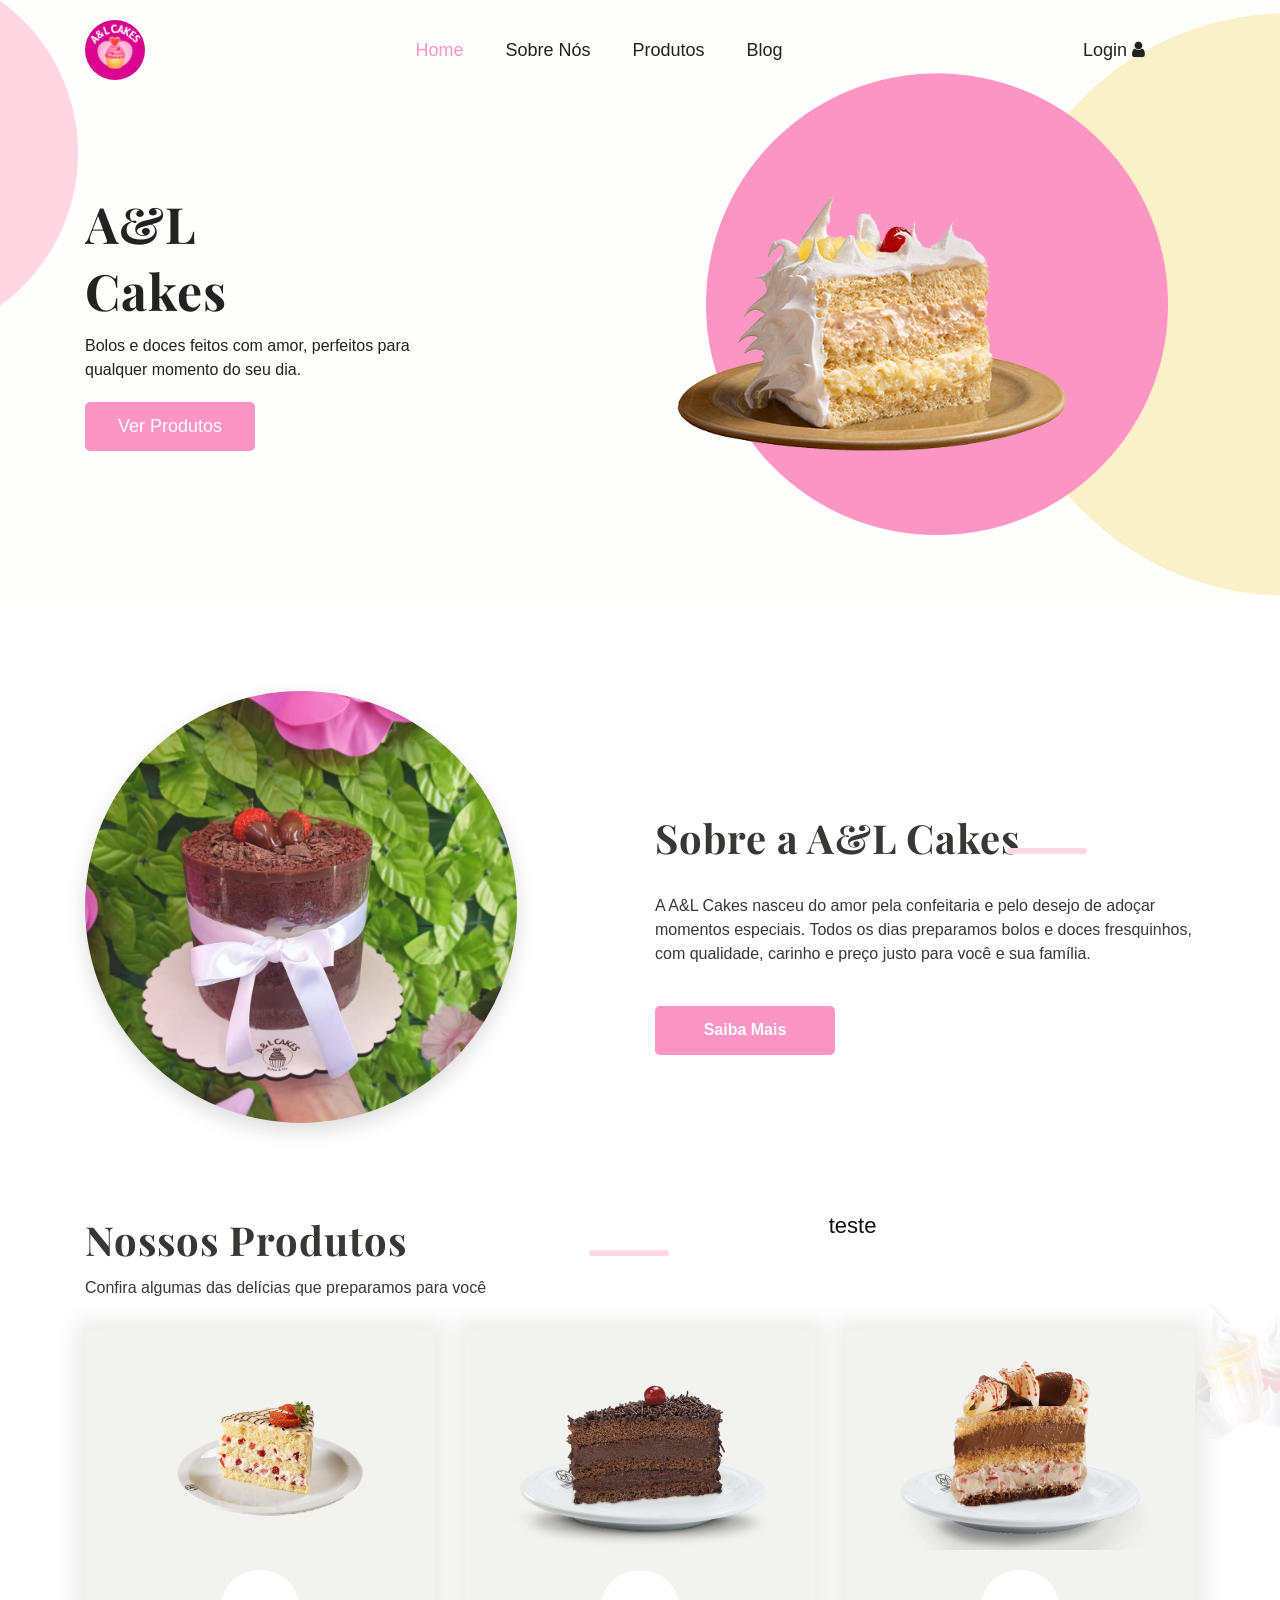
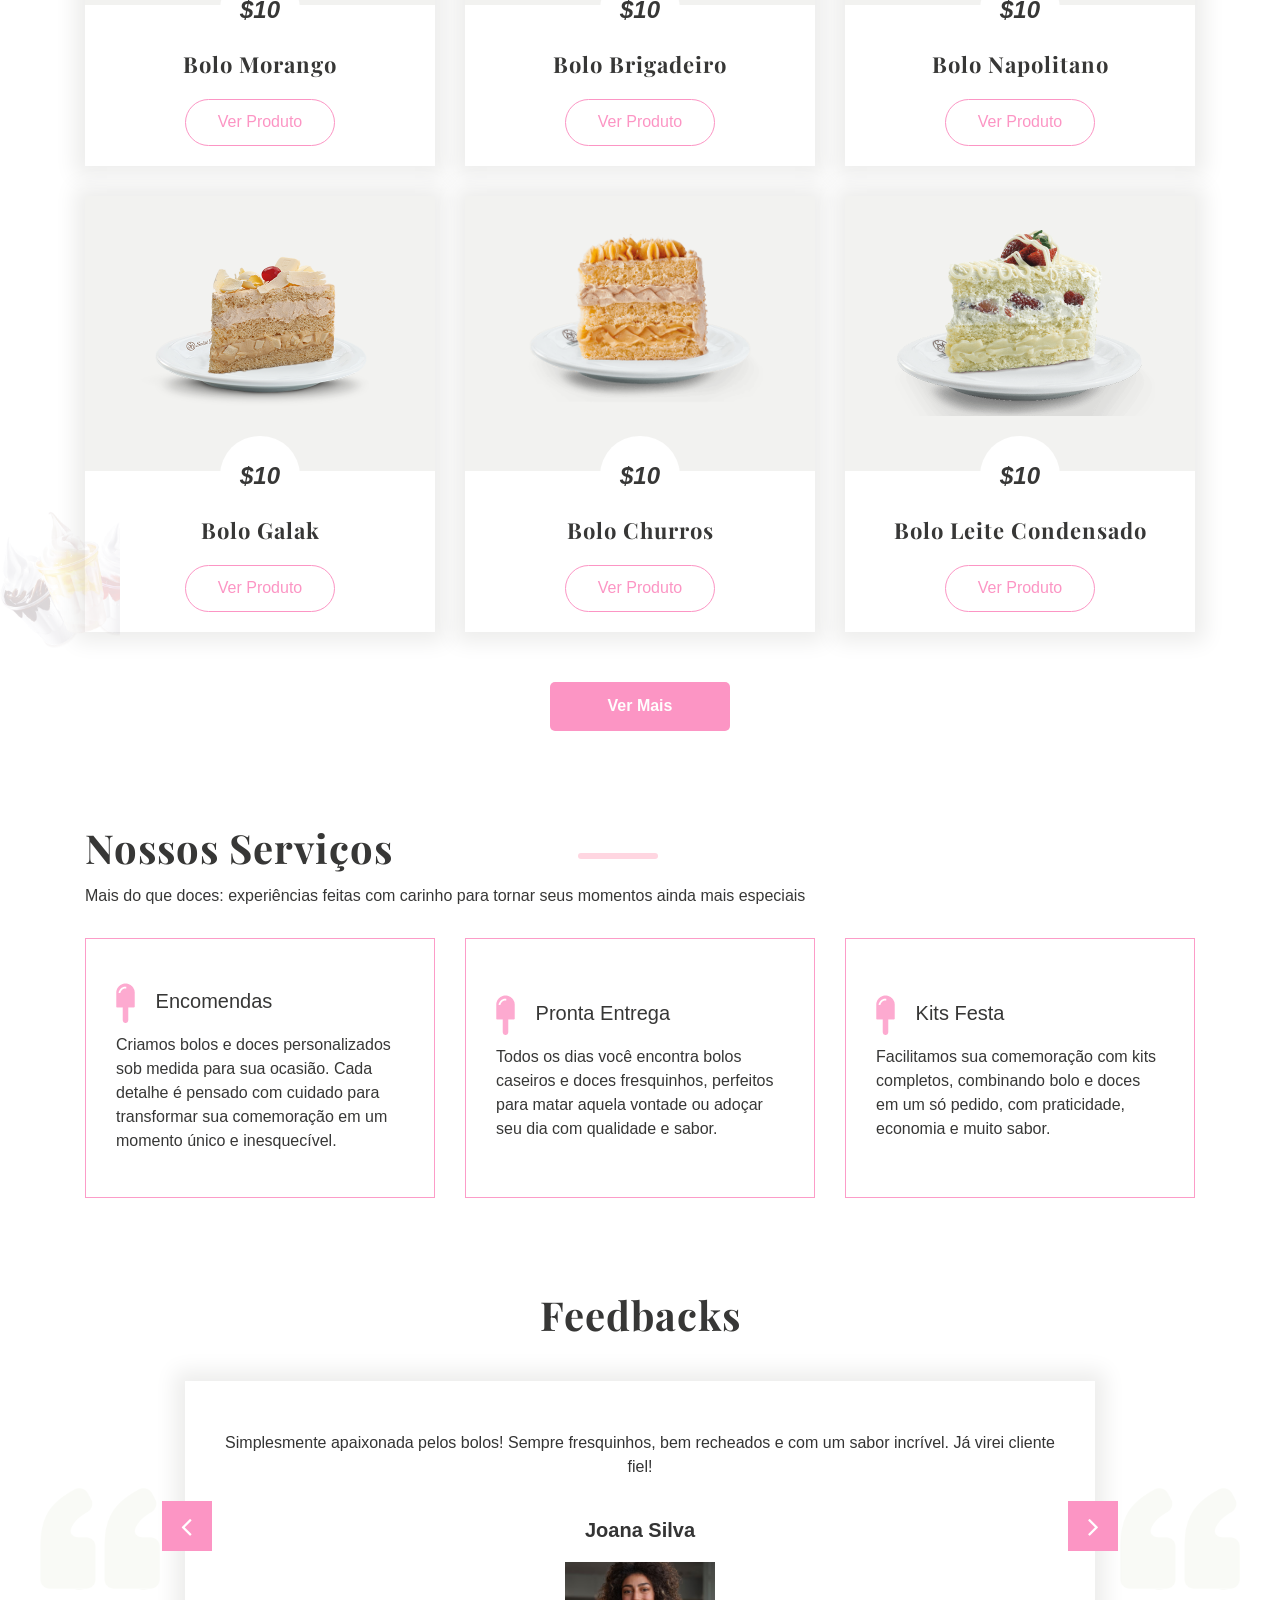
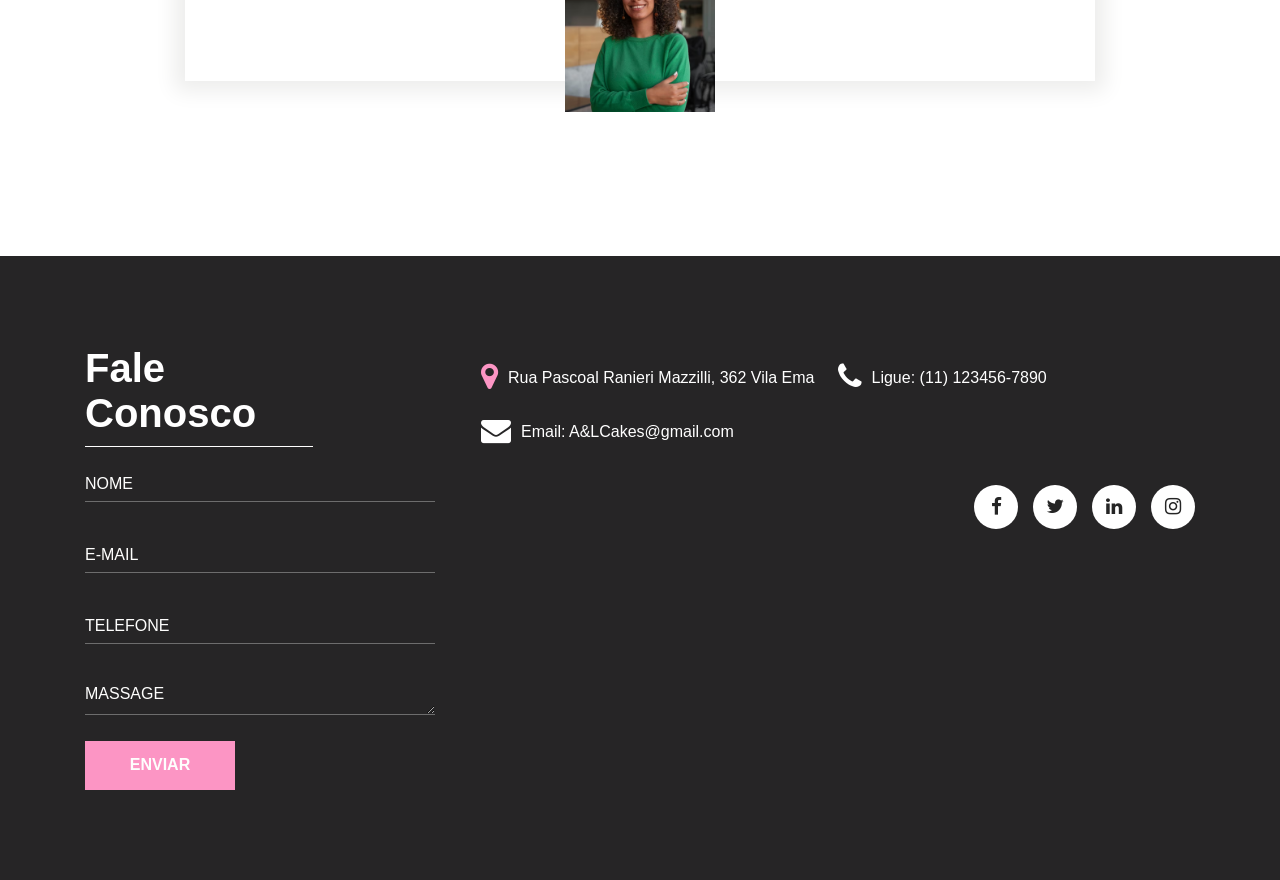
==== commit bebf1dfd: "at at" ====
--- a/index.html
+++ b/index.html
@@ -48,21 +48,16 @@
                         <a class="nav-link" href="about.html">Sobre Nós</a>
                      </li>
                      <li class="nav-item">
-                        <a class="nav-link" href="icecream.html">Produtos</a>
+                        <a class="nav-link" href="cardapio.html">Produtos</a>
                      </li>
-                     <li class="nav-item">
-                        <a class="nav-link" href="services.html">Serviços</a>
-                     </li>
+
                      <li class="nav-item">
                         <a class="nav-link" href="blog.html">Blog</a>
                      </li>
-                     <li class="nav-item">
-                        <a class="nav-link" href="contact.html">Contato</a>
-                     </li>
+
                   </ul>
                   <form class="form-inline my-2 my-lg-0">
                      <div class="login_bt"><a href="#">Login <span style="color: #222222;"><i class="fa fa-user" aria-hidden="true"></i></span></a></div>
-                     <div class="fa fa-search form-control-feedback"></div>
                   </form>
                </div>
             </nav>
@@ -71,12 +66,7 @@
        <div class="banner_section layout_padding">
    <div class="container">
       <div id="carouselExampleIndicators" class="carousel slide" data-ride="carousel">
-         <ol class="carousel-indicators">
-            <li data-target="#carouselExampleIndicators" data-slide-to="0" class="active">01</li>
-            <li data-target="#carouselExampleIndicators" data-slide-to="1">02</li>
-            <li data-target="#carouselExampleIndicators" data-slide-to="2">03</li>
-            <li data-target="#carouselExampleIndicators" data-slide-to="3">04</li>
-         </ol>
+
          <div class="carousel-inner">
 
             <!-- SLIDE 1 -->
@@ -87,7 +77,7 @@
                         A&L Cakes
                      </h1>
                      <p class="banner_text">Bolos e doces feitos com amor, perfeitos para qualquer momento do seu dia.</p>
-                     <div class="started_text"><a href="#">Ver Produtos</a></div>
+                     <div class="started_text"><a href="cardapio.html">Ver Produtos</a></div>
                   </div>
                   <div class="col-sm-6">
                      <div class="banner_img"><img src="images/Bolo-Abacaxi.png" style="max-width: 80%; height: auto;"></div>
@@ -95,53 +85,7 @@
                </div>
             </div>
 
-            <!-- SLIDE 2 -->
-            <div class="carousel-item">
-               <div class="row">
-                  <div class="col-sm-6">
-                     <h1 class="banner_taital" style="font-family: 'Playfair Display', serif !important; font-size: 50px; letter-spacing: 1px;">
-                        Kits Festa
-                     </h1>
-                     <p class="banner_text">Kits festa, bolos personalizados e doces especiais para tornar seu momento inesquecível.</p>
-                     <div class="started_text"><a href="#">Fazer Encomenda</a></div>
-                  </div>
-                  <div class="col-sm-6">
-                     <div class="banner_img"><img src="images/Bolo-Abacaxi.png" style="max-width: 80%; height: auto;"></div>
-                  </div>
-               </div>
-            </div>
-
-            <!-- SLIDE 3 -->
-            <div class="carousel-item">
-               <div class="row">
-                  <div class="col-sm-6">
-                     <h1 class="banner_taital" style="font-family: 'Playfair Display', serif !important; font-size: 50px; letter-spacing: 1px;">
-                        Feitos Hoje
-                     </h1>
-                     <p class="banner_text">Produção diária com ingredientes de qualidade e aquele sabor caseiro que você ama.</p>
-                     <div class="started_text"><a href="#">Ver Cardápio</a></div>
-                  </div>
-                  <div class="col-sm-6">
-                     <div class="banner_img"><img src="images/Bolo-Abacaxi.png" style="max-width: 80%; height: auto;"></div>
-                  </div>
-               </div>
-            </div>
-
-            <!-- SLIDE 4 -->
-            <div class="carousel-item">
-               <div class="row">
-                  <div class="col-sm-6">
-                     <h1 class="banner_taital" style="font-family: 'Playfair Display', serif !important; font-size: 50px; letter-spacing: 1px;">
-                        Preço Justo
-                     </h1>
-                     <p class="banner_text">Doces deliciosos com preço acessível para adoçar todos os seus momentos.</p>
-                     <div class="started_text"><a href="#">Entrar em Contato</a></div>
-                  </div>
-                  <div class="col-sm-6">
-                     <div class="banner_img"><img src="images/Bolo-Abacaxi.png" style="max-width: 80%; height: auto;"></div>
-                  </div>
-               </div>
-            </div>
+            
 
          </div>
       </div>
@@ -155,13 +99,14 @@
          <div class="container">
             <div class="row">
                <div class="col-md-6">
-<div class="about_img">
-   <img src="images/Bolo_Festa.jpg" style="border-radius: 100%; width: 80%; height: auto; box-shadow: 0 8px 20px rgba(0,0,0,0.15); opacity: 0.90;">
-</div>               </div>
+               <div class="about_img">
+                  <img src="images/Bolo_Festa.jpg" style="border-radius: 100%; width: 80%; height: auto; box-shadow: 0 8px 20px rgba(0,0,0,0.15); opacity: 0.90;">
+               </div>               </div>
                <div class="col-md-6">
-                  <h1 class="about_taital">Sobre a A&L Cakes</h1>
-                  <p class="about_text">A A&L Cakes nasceu do sonho de uma família apaixonada por confeitaria. Todos os dias preparamos bolos caseiros, doces e kits festa com muito carinho. Nosso objetivo é oferecer produtos de qualidade com preço acessível, levando sabor e alegria para cada cliente.</p>
-                  <div class="read_bt_1"><a href="#">Saiba Mais</a></div>
+                  <h1 class="about_taital" style="font-family: 'Playfair Display', serif !important; font-size: 40px; letter-spacing: 1px;">Sobre a A&L Cakes</h1>
+                  <p class="about_text">A A&L Cakes nasceu do amor pela confeitaria e pelo desejo de adoçar momentos especiais. 
+                                    Todos os dias preparamos bolos e doces fresquinhos, com qualidade, carinho e preço justo para você e sua família.</p>
+                  <div class="read_bt_1"><a href="about.html">Saiba Mais</a></div>
                </div>
             </div>
          </div>
@@ -172,8 +117,9 @@
          <div class="container">
             <div class="row">
                <div class="col-md-12">
-                  <h1 class="cream_taital">Nossos Produtos</h1>
+                  <h1 class="cream_taital" style="font-family: 'Playfair Display', serif !important; font-size: 40px; letter-spacing: 1px;">Nossos Produtos</h1>
                   <p class="cream_text">Confira algumas das delícias que preparamos para você</p>
+                  <h2>teste</h2>
                </div>
             </div>
             <div class="cream_section_2">
@@ -182,24 +128,24 @@
                      <div class="cream_box">
                         <div class="cream_img"><img src="images/Bolo-Morango.png" style="height: 200px;"></div>
                         <div class="price_text">$10</div>
-                        <h6 class="strawberry_text">Bolo Morango</h6>
-                        <div class="cart_bt"><a href="#">Ver Produto</a></div>
+                        <h6 class="strawberry_text"style="font-family: 'Playfair Display', serif !important;  letter-spacing: 1px;" >Bolo Morango</h6>
+                        <div class="cart_bt"><a href="cardapio.html">Ver Produto</a></div>
                      </div>
                   </div>
                   <div class="col-md-4">
                      <div class="cream_box">
                         <div class="cream_img"><img src="images/Bolo-Brigadeiro.png" style="height: 200px;"></div>
                         <div class="price_text">$10</div>
-                        <h6 class="strawberry_text">Bolo Brigadeiro</h6>
-                        <div class="cart_bt"><a href="#">Ver Produto</a></div>
+                        <h6 class="strawberry_text" style="font-family: 'Playfair Display', serif !important;  letter-spacing: 1px;">Bolo Brigadeiro</h6>
+                        <div class="cart_bt"><a href="cardapio.html">Ver Produto</a></div>
                      </div>
                   </div>
                   <div class="col-md-4">
                      <div class="cream_box">
                         <div class="cream_img"><img src="images/Bolo-Napolitano.png" style="height: 200px;"></div>
                         <div class="price_text">$10</div>
-                        <h6 class="strawberry_text">Bolo Napolitano</h6>
-                        <div class="cart_bt"><a href="#">Ver Produto</a></div>
+                        <h6 class="strawberry_text" style="font-family: 'Playfair Display', serif !important;  letter-spacing: 1px;">Bolo Napolitano</h6>
+                        <div class="cart_bt"><a href="cardapio.html">Ver Produto</a></div>
                      </div>
                   </div>
                </div>
@@ -210,29 +156,29 @@
                      <div class="cream_box">
                         <div class="cream_img"><img src="images/Bolo_galak.png" style="height: 200px;"></div>
                         <div class="price_text">$10</div>
-                        <h6 class="strawberry_text">Bolo Galak</h6>
-                        <div class="cart_bt"><a href="#">Ver Produto</a></div>
+                        <h6 class="strawberry_text" style="font-family: 'Playfair Display', serif !important;  letter-spacing: 1px;">Bolo Galak</h6>
+                        <div class="cart_bt"><a href="cardapio.html">Ver Produto</a></div>
                      </div>
                   </div>
                   <div class="col-md-4">
                      <div class="cream_box">
                         <div class="cream_img"><img src="images/Bolo_de_churros.png" style="height: 200px;"></div>
                         <div class="price_text">$10</div>
-                        <h6 class="strawberry_text">Bolo Churros</h6>
-                        <div class="cart_bt"><a href="#">Ver Produto</a></div>
+                        <h6 class="strawberry_text" style="font-family: 'Playfair Display', serif !important;  letter-spacing: 1px;">Bolo Churros</h6>
+                        <div class="cart_bt"><a href="cardapio.html">Ver Produto</a></div>
                      </div>
                   </div>
                   <div class="col-md-4">
                      <div class="cream_box">
                         <div class="cream_img"><img src="images/Bolo-morango-com-leite-condensado.png" style="height: 200px;"></div>
                         <div class="price_text">$10</div>
-                        <h6 class="strawberry_text">Bolo Leite Condensado</h6>
-                        <div class="cart_bt"><a href="#">Ver Produto</a></div>
-                     </div>
-                  </div>
-               </div>
-            </div>
-            <div class="seemore_bt"><a href="#">Ver Mais</a></div>
+                        <h6 class="strawberry_text" style="font-family: 'Playfair Display', serif !important;  letter-spacing: 1px;">Bolo Leite Condensado</h6>
+                        <div class="cart_bt"><a href="cardapio.html">Ver Produto</a></div>
+                     </div>
+                  </div>
+               </div>
+            </div>
+            <div class="seemore_bt"><a href="cardapio.html">Ver Mais</a></div>
          </div>
       </div>
       <!-- cream sectuion end -->
@@ -241,7 +187,7 @@
    <div class="container">
       <div class="row">
          <div class="col-md-12">
-            <h1 class="services_taital">Nossos Serviços</h1>
+            <h1 class="services_taital" style="font-family: 'Playfair Display', serif !important; font-size: 40px; letter-spacing: 1px;">Nossos Serviços</h1>
             <p class="services_text">Mais do que doces: experiências feitas com carinho para tornar seus momentos ainda mais especiais</p>
          </div>
       </div>
@@ -292,7 +238,7 @@
 
          </div>
       </div>
-      <div class="seemore_bt"><a href="#">Saiba Mais</a></div>
+
    </div>
 </div>
       <!-- services section end -->
@@ -301,7 +247,7 @@
    <div class="container">
       <div class="row">
          <div class="col-md-12">
-            <h1 class="testimonial_taital">Feedbacks</h1>
+            <h1 class="testimonial_taital" style="font-family: 'Playfair Display', serif !important; font-size: 40px; letter-spacing: 1px;">Feedbacks</h1>
          </div>
       </div>
       <div class="testimonial_section_2">
@@ -407,13 +353,7 @@
                         </li>
                      </ul>
                   </div>
-                  <div class="mail_main">
-                     <h3 class="newsletter_text">Receba Novidades</h3>
-                     <div class="form-group">
-                        <textarea class="update_mail" placeholder="Digite seu email" rows="5" id="comment" name="Enter Your Email"></textarea>
-                        <div class="subscribe_bt"><a href="#">Inscrever-se</a></div>
-                     </div>
-                  </div>
+
                   <div class="footer_social_icon">
                      <ul>
                         <li><a href="#"><i class="fa fa-facebook" aria-hidden="true"></i></a></li>
@@ -427,12 +367,7 @@
          </div>
       </div>
       <!-- contact section end -->
-      <!-- copyright section start -->
-      <div class="copyright_section">
-         <div class="container">
-            <p class="copyright_text">2020 All Rights Reserved. Design by <a href="https://html.design">Free Html Templates</a> Distribution by <a href="https://themewagon.com">ThemeWagon</a></p>
-         </div>
-      </div>
+
       <!-- copyright section end -->
       <!-- Javascript files-->
       <script src="js/jquery.min.js"></script>
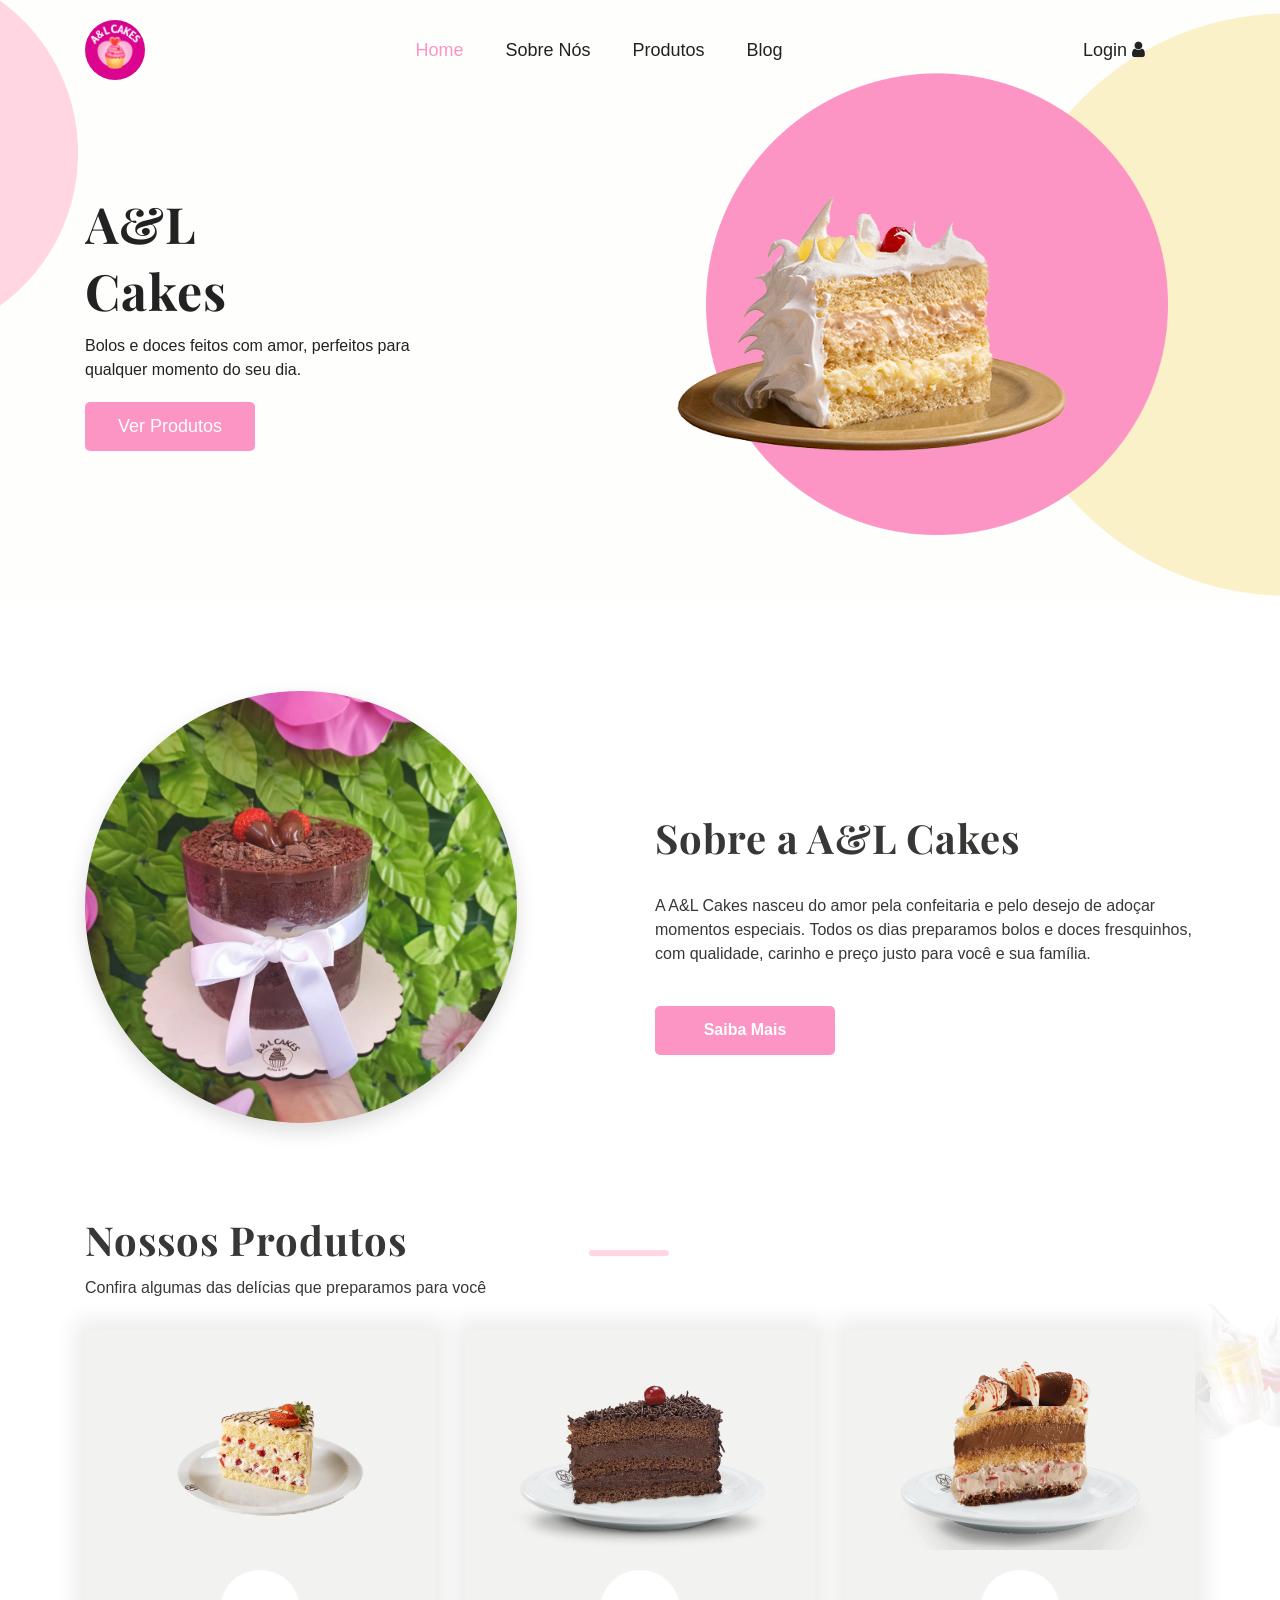
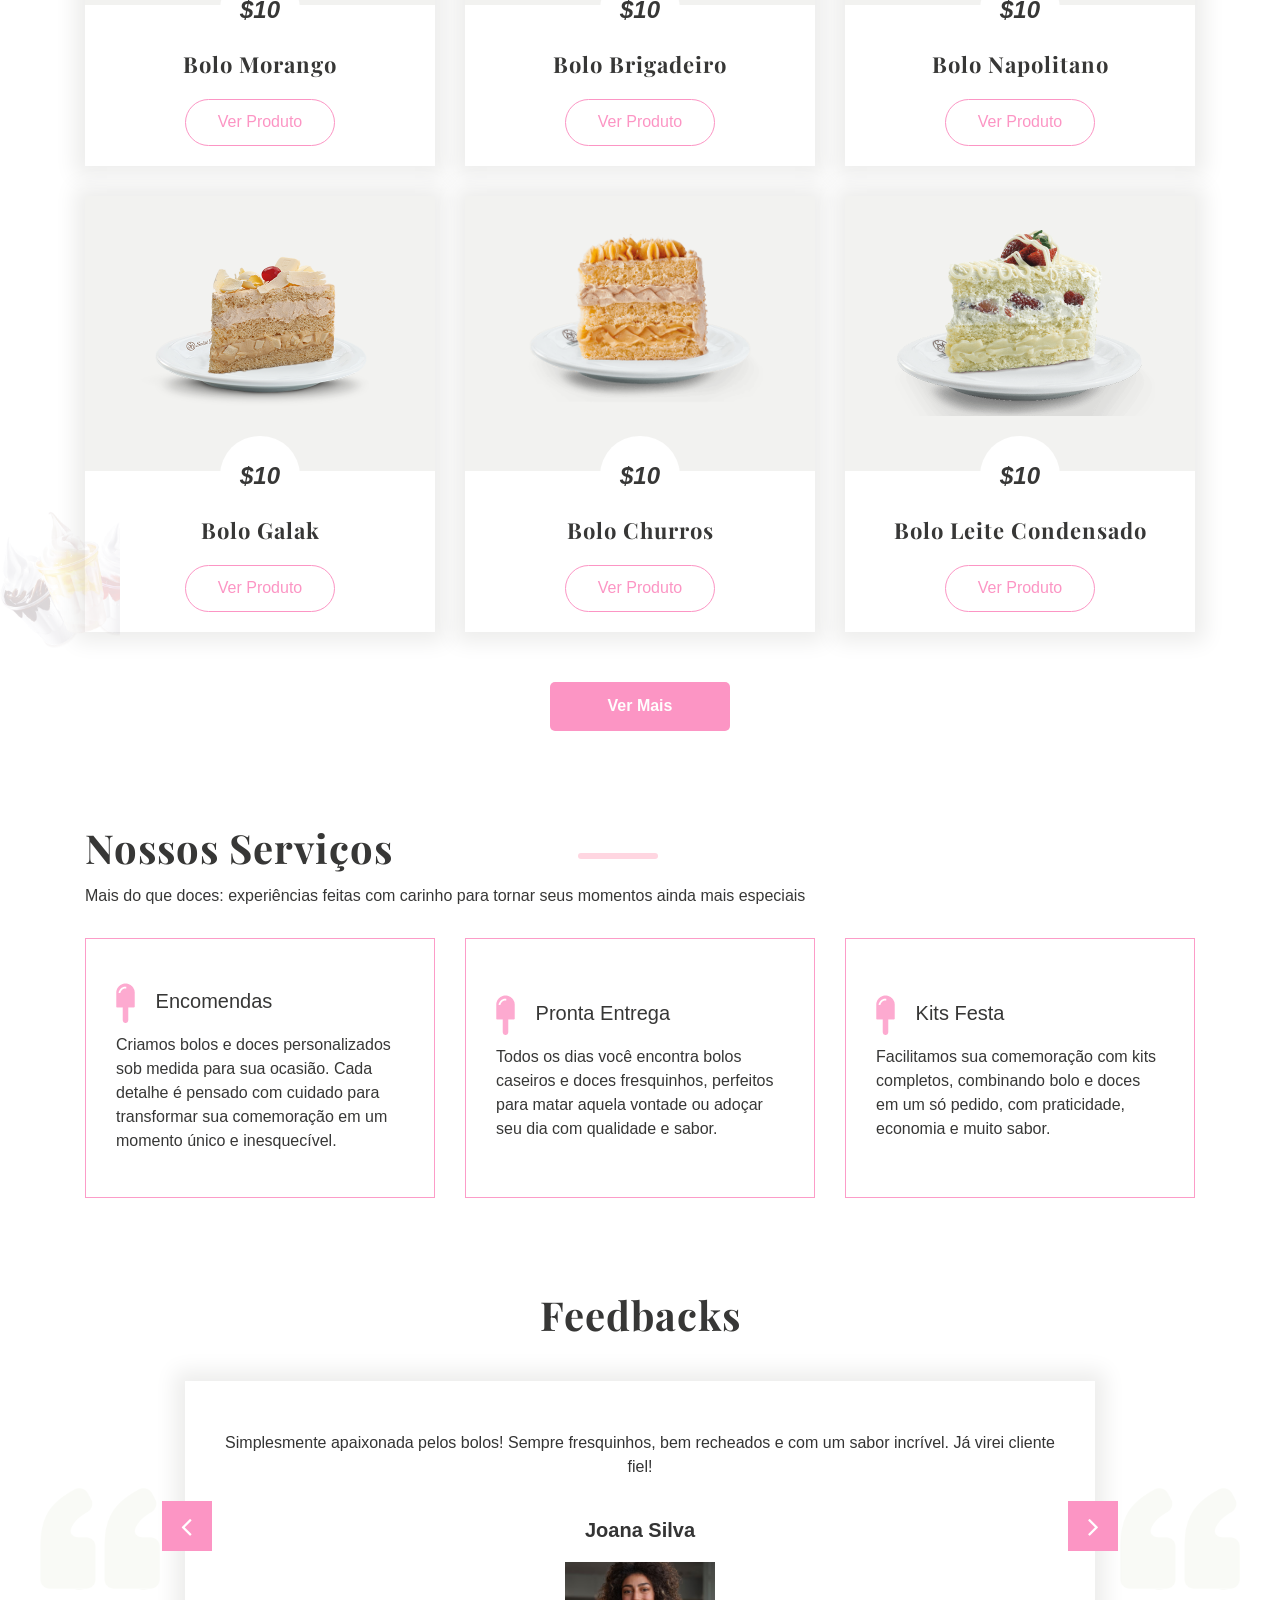
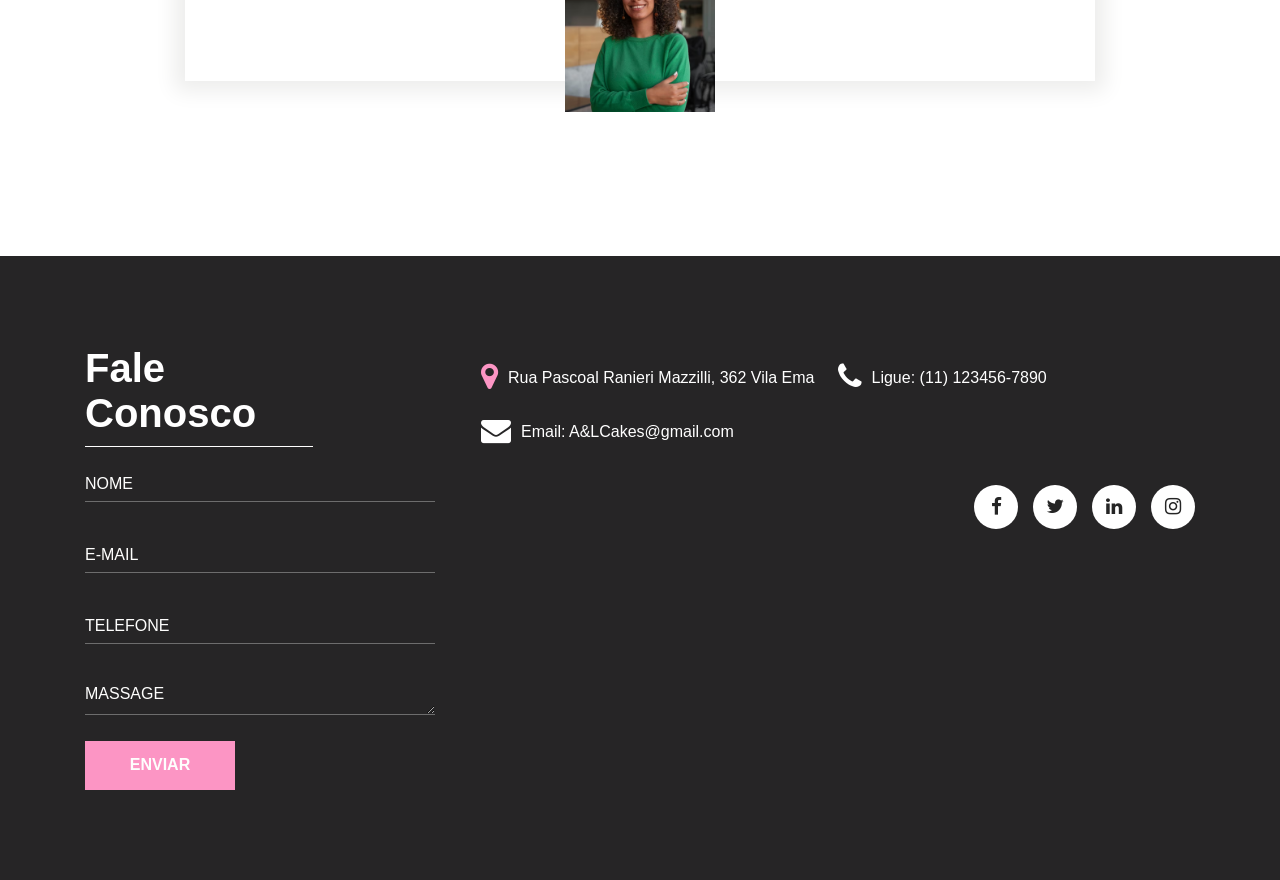
==== commit 147d2f20: "at at" ====
--- a/index.html
+++ b/index.html
@@ -119,7 +119,6 @@
                <div class="col-md-12">
                   <h1 class="cream_taital" style="font-family: 'Playfair Display', serif !important; font-size: 40px; letter-spacing: 1px;">Nossos Produtos</h1>
                   <p class="cream_text">Confira algumas das delícias que preparamos para você</p>
-                  <h2>teste</h2>
                </div>
             </div>
             <div class="cream_section_2">
--- a/css/style.css
+++ b/css/style.css
@@ -383,7 +383,7 @@
     padding-top: 120px;
 }
 
-.about_taital::after {
+/* .about_taital::after {
     position: absolute;
     content: '';
     width: 80px;
@@ -392,7 +392,7 @@
     bottom: 20px;
     right: 0px;
     border-radius: 4px;
-}
+} */
 
 .about_text {
     width: 100%;
@@ -543,7 +543,6 @@
 .cart_bt {
     width: 150px;
     margin: 0 auto;
-    text-align: center;
     padding-top: 10px;
 }
 
@@ -556,6 +555,17 @@
     color: #fc95c4;
     padding: 8px 0px;
     border-radius: 40px;
+}
+
+#cart_bt_div {
+    display: flex;
+    flex-direction: column; /* um em cima do outro */
+    align-items: center;   /* centraliza */
+}
+#cart_bt_div h1 {
+    font-size: 20px;
+    margin-bottom: 10px;
+    white-space: nowrap;
 }
 
 .cart_bt a:hover {
@@ -1042,4 +1052,15 @@
 
 .margin_top90 {
     margin-top: 90px;
+}
+
+/* #cart_bt_div{
+    margin-left: 10px;
+} */
+
+#cart_bt_whatsapp{
+    background-color: #25D366; 
+    color: white; 
+    width: 100%;
+    font-size: 20px;
 }
